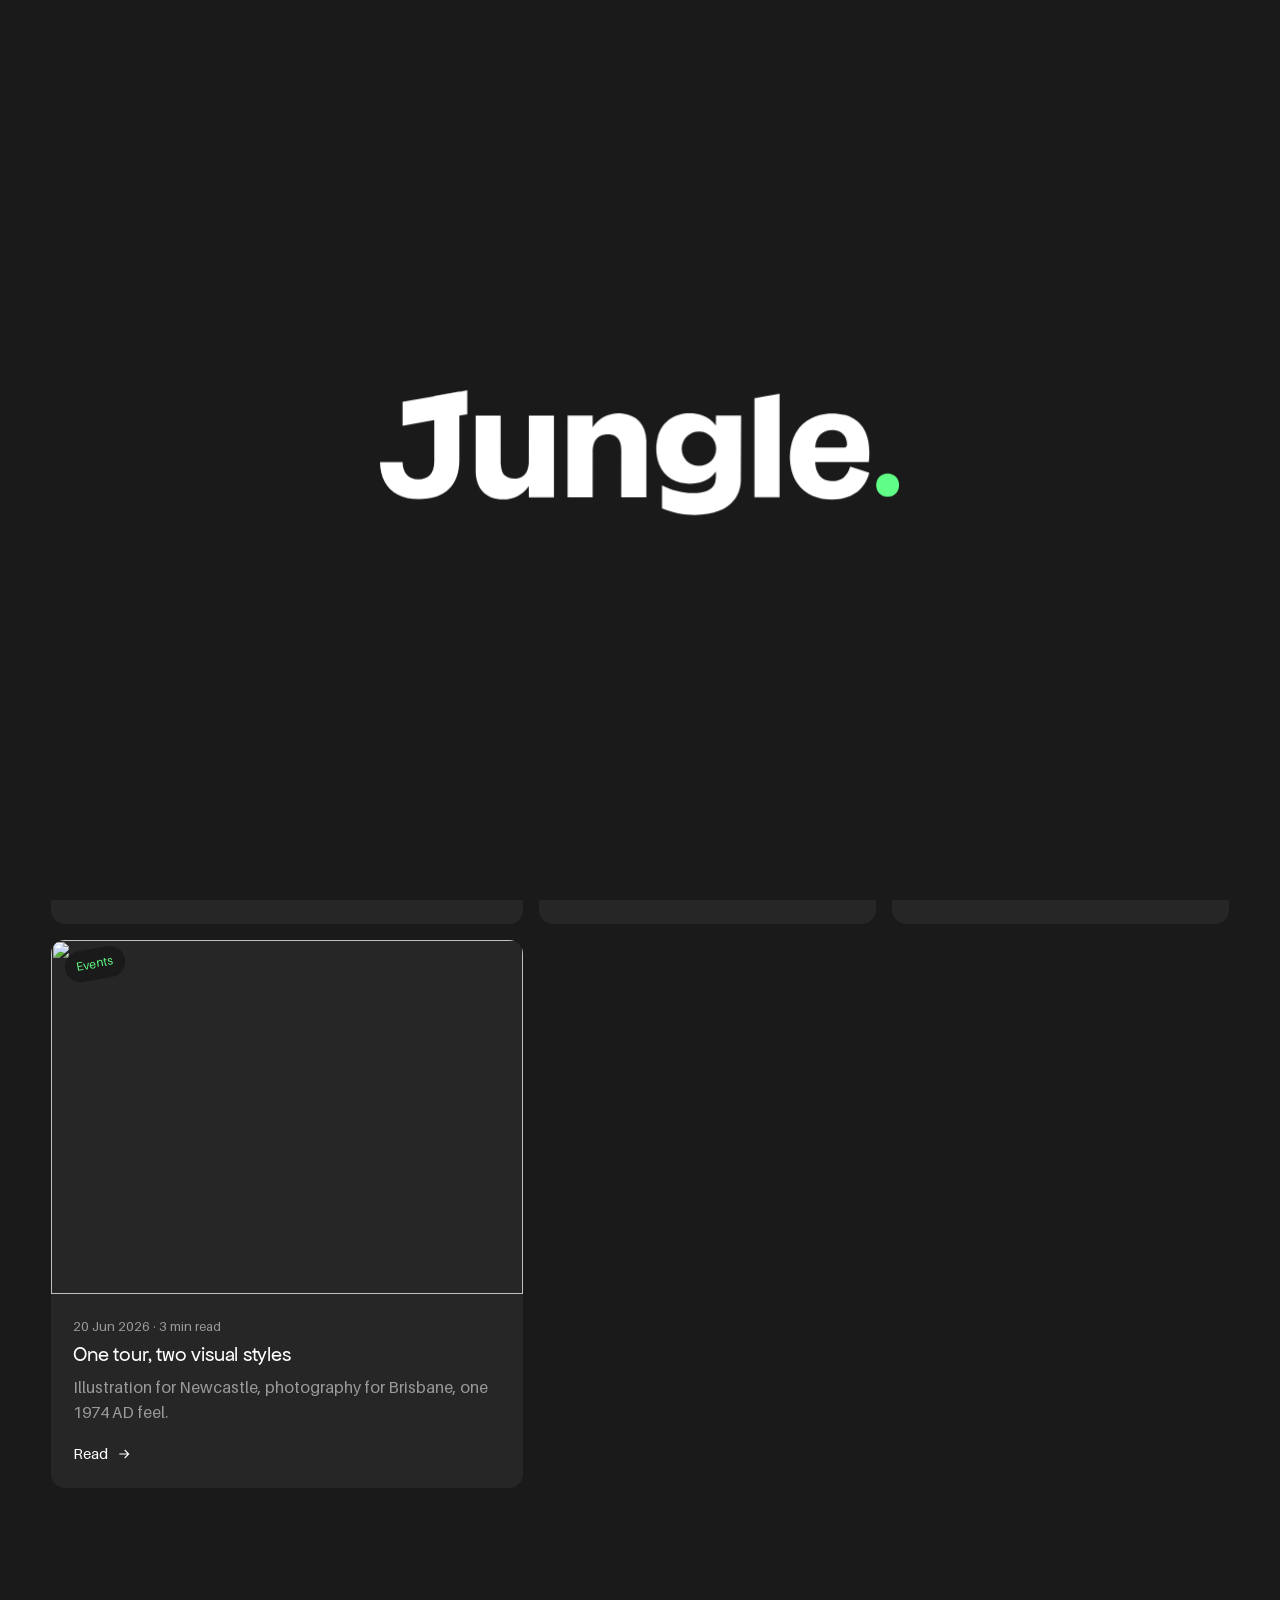
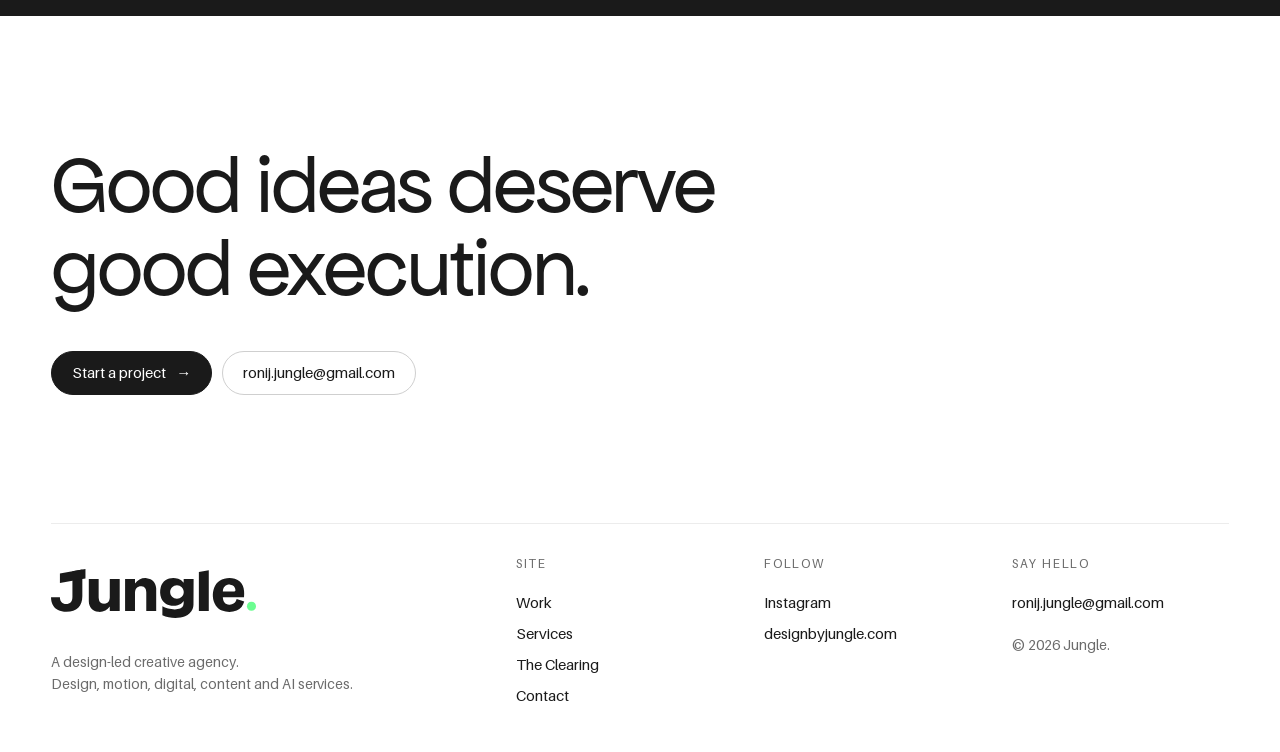
==== clearing.html @ 511d6e2e "Add files via upload" ====
<!doctype html>
<html lang="en"><head><meta charset="utf-8"><meta name="viewport" content="width=device-width,initial-scale=1">
<meta name="theme-color" content="#1A1A1A">
<link rel="icon" href="assets/j-mark.svg">
<link rel="preload" href="assets/fonts/ApfelGrotezk-Regular.woff2" as="font" type="font/woff2" crossorigin>
<link rel="preload" href="assets/fonts/Aileron-Regular.ttf" as="font" type="font/ttf" crossorigin>
<link rel="stylesheet" href="assets/home.css?v=1791954760"><link rel="stylesheet" href="assets/style.css?v=1791955673">
<title>The Clearing | Jungle.</title>
<link rel="canonical" href="https://designbyjungle.com/clearing.html">
<meta property="og:type" content="website">
<meta property="og:site_name" content="Jungle.">
<meta property="og:title" content="The Clearing | Jungle.">
<meta property="og:description" content="Jungle is a design-led creative agency: ad creative, social, motion, web, copy and AI services for brands and marketing teams.">
<meta property="og:url" content="https://designbyjungle.com/clearing.html">
<meta property="og:image" content="https://designbyjungle.com/assets/reel/poster.jpg">
<meta name="twitter:card" content="summary_large_image">
<meta name="description" content="Jungle is a design-led creative agency: ad creative, social, motion, web, copy and AI services for brands and marketing teams.">
</head>
<body data-page="clearing">
<main id="clr"></main>
<script src="assets/notes.js?v=1791918641"></script><script src="assets/data.js?v=1791918641"></script><script src="assets/work/manifest.js?v=1791388775"></script><script src="assets/site.js?v=1791954755"></script></body></html>
---- assets/home.css ----
/* ── HOME ─────────────────────────────────────────────
   Flow (work-first): hero + drifting project wall → clients → selected work (pinned pan)
        → three disciplines on Paper, entered through the 10° slant → the partnership line on Green
        → numbers → footer CTA on Paper.  One sticker on this layout: "New work" on the wall.        */

.rise{opacity:0;transform:translateY(28px);transition:opacity .6s var(--ease),transform .6s var(--ease);transition-delay:calc(var(--d,0) * 90ms)}
body.go .rise{opacity:1;transform:none}

/* HERO */
.hero{position:relative;min-height:100dvh;display:grid;grid-template-columns:minmax(0,1.1fr) minmax(0,1fr);gap:clamp(24px,4vw,72px);align-items:center;padding-top:72px;overflow:hidden}
.hero h1{font-size:clamp(52px,7vw,128px);line-height:1.0;max-width:10ch}
.hero .v{font-size:var(--t-voice);color:var(--green);margin-top:24px}
.hero .lead{margin-top:20px;max-width:40ch}
.hero-ctas{display:flex;gap:12px;flex-wrap:wrap;margin-top:40px}
.hero-copy{padding-block:48px}

/* project wall: 3 columns drifting ~25px/s, neighbours opposite */
.wall-wrap{position:relative;align-self:stretch}
.wall{display:grid;grid-template-columns:repeat(3,1fr);gap:14px;height:100dvh;margin-top:-72px;overflow:hidden;
  mask-image:linear-gradient(transparent,#000 14%,#000 86%,transparent);-webkit-mask-image:linear-gradient(transparent,#000 14%,#000 86%,transparent)}
.wcol{overflow:hidden}
.wtrack{display:flex;flex-direction:column;gap:14px;animation:wall 20s linear infinite}
.wcol.down .wtrack{animation-direction:reverse}
.wall:hover .wtrack{animation-play-state:paused}
@keyframes wall{to{transform:translateY(calc(-50% - 7px))}}
.tile{position:relative;display:block;aspect-ratio:.68;border-radius:var(--r);overflow:hidden;background:var(--ink-2)}
.tile.tall{aspect-ratio:.52}
.tile img{width:100%;height:100%;object-fit:cover;transition:transform .5s var(--ease)}
.tile:hover img{transform:scale(1.05)}
.tile span{position:absolute;inset:auto 0 0 0;padding:28px 14px 12px;background:var(--green);color:var(--ink);font-size:14px;line-height:1.2;
  clip-path:polygon(0 100%,100% 100%,100% 100%,0 100%);transition:clip-path .4s var(--ease)}
.tile:hover span{clip-path:polygon(0 18px,100% 0,100% 100%,0 100%)}
.wall-wrap .sticker{left:-14px;top:30%}

/* CLIENTS (the page's one marquee) */
.logos{border-block:1px solid #2a2a2a;overflow:hidden;padding:26px 0;
  mask-image:linear-gradient(90deg,transparent,#000 10%,#000 90%,transparent);-webkit-mask-image:linear-gradient(90deg,transparent,#000 10%,#000 90%,transparent)}
.logo-track{display:flex;gap:56px;width:max-content;animation:slide 50s linear infinite}
.logos:hover .logo-track{animation-play-state:paused}
.mark{display:flex;align-items:center;gap:12px;font-size:15px;color:var(--smoke);white-space:nowrap;transition:color .3s}
.mark:hover{color:var(--paper)}
.mark svg{width:34px;height:34px}

@media(max-width:900px){
  .hero{grid-template-columns:1fr;min-height:auto;padding-top:120px}
  .hero-copy{padding-block:0}
  .wall{height:72dvh;margin:0}
  .wall-wrap .sticker{left:auto;right:12px;top:-16px}
  .disc-head{grid-template-columns:1fr}
  .drow{grid-template-columns:1fr auto}
  .drow ul{display:none}
  .bento{grid-template-columns:1fr 1fr}
}
@media(prefers-reduced-motion:reduce){
  .rise{opacity:1;transform:none}
  .wtrack,.logo-track{animation:none}
  .pan{height:auto}.pan-sticky{position:static;height:auto;overflow-x:auto;padding-block:96px}.pan-track{animation:none}
}

/* COMPARISON */
.vs{text-align:center}
.vs h2{font-size:var(--t-head);max-width:16ch;margin-inline:auto}
.vs-scroll{margin-top:clamp(48px,6vw,88px);overflow-x:auto;overflow-y:hidden;-webkit-overflow-scrolling:touch}
.vs-t{width:100%;min-width:920px;border-collapse:separate;border-spacing:0 8px;text-align:left}
.vs-t thead th{font:400 clamp(16px,1.3vw,20px)/1.2 "PP Agrandir Narrow",sans-serif;color:var(--smoke);text-align:center;padding:0 8px 16px;width:11%}
.vs-t thead th:first-child{width:34%}
.vs-t td{padding:22px 8px;text-align:center;vertical-align:middle;border-top:1px solid #2c2c2c;transition:background .3s}
.vs-t td:first-child{text-align:left;padding-left:24px}
.vs-t tr:not(.us):hover td{background:#202020}
.vs-t tr:not(.us) td:first-child{border-radius:var(--r) 0 0 var(--r)} .vs-t tr:not(.us) td:last-child{border-radius:0 var(--r) var(--r) 0}
.vs-t .who{display:flex;gap:18px;align-items:center}
.vs-t .ic{flex:none;width:56px;height:56px;border-radius:12px;display:grid;place-items:center;background:#262626;color:var(--smoke)}
.vs-t .ic svg{width:26px;height:26px}
.vs-t .who b{display:block;font:400 clamp(18px,1.4vw,22px)/1.2 "PP Agrandir",sans-serif;color:var(--paper)}
.vs-t .who p{color:var(--smoke);font-size:14px;line-height:1.5;margin-top:4px;max-width:40ch}
.vs-t .us td{background:var(--green);color:var(--ink);border:0;padding-block:28px}
.vs-t .us td:first-child{border-radius:var(--r) 0 0 var(--r)} .vs-t .us td:last-child{border-radius:0 var(--r) var(--r) 0}
.vs-t .us .ic{display:none}
.vs-t .us .ic svg{width:44px;height:44px}
.vs-t .us .who b{color:var(--ink);font-size:clamp(22px,1.8vw,28px)} .vs-t .us .who p{color:#1f3a28}
.tick{width:26px;height:26px;display:inline-block;vertical-align:middle}
.tick path{fill:none;stroke:currentColor;stroke-width:2;stroke-linecap:round;stroke-linejoin:round;stroke-dasharray:30;stroke-dashoffset:30}
.vs-t tr.in .tick path{transition:stroke-dashoffset .45s var(--ease);transition-delay:calc(var(--c) * 70ms + 150ms);stroke-dashoffset:0}
.vs-t tr{opacity:0;transform:translateY(16px);transition:opacity .5s var(--ease),transform .5s var(--ease)}
.vs-t tr.in{opacity:1;transform:none}
.vs-t thead tr{opacity:1;transform:none}
.no{display:inline-block;width:14px;height:1px;background:#4a4a4a;vertical-align:middle}
.sr{position:absolute;width:1px;height:1px;overflow:hidden;clip:rect(0 0 0 0)}


/* SERVICES FLOW:
   service pills → green beam → J. hub → arrows → the teams we work with */
.disc .disc-head{display:block;text-align:center}
.disc h2{max-width:20ch;margin-inline:auto}
.flow{position:relative;display:grid;grid-template-columns:minmax(0,1.25fr) 160px minmax(0,1fr);align-items:center;gap:clamp(16px,2vw,40px);margin:clamp(48px,6vw,96px) 0 clamp(40px,4vw,64px);
  background:radial-gradient(60% 70% at 50% 50%,rgba(97,254,135,.30),transparent 70%)}
.pills{list-style:none;display:flex;flex-wrap:wrap;gap:12px;position:relative;z-index:2}
.pill{display:inline-flex;align-items:center;gap:12px;height:60px;padding:0 20px 0 20px;border-radius:14px;font:400 clamp(15px,1.15vw,18px)/1 Aileron,sans-serif;
  opacity:0;transform:translateY(14px) scale(.96);transition:opacity .45s var(--ease),transform .45s var(--ease),box-shadow .3s;transition-delay:calc(var(--i) * 45ms);
  box-shadow:inset 0 0 0 1px rgba(26,26,26,.06)}
.pill.t{padding-left:6px}
.pill img{width:48px;height:48px;border-radius:10px;object-fit:cover;flex:none}
.pill.c0{background:var(--green);color:var(--ink)} .pill.c1{background:var(--ink);color:var(--green)} .pill.c2{background:var(--mist);color:var(--ink)}
.pill.c3{background:#d9ffe2;color:var(--ink)} .pill.c4{background:#2b2b2b;color:var(--paper)} .pill.c5{background:var(--paper);color:var(--ink);box-shadow:inset 0 0 0 1px #d4d4d4}
.flow.in .pill{opacity:1;transform:none}
.pill:hover{transform:translateY(-3px) rotate(-2deg);box-shadow:0 12px 24px -12px rgba(26,26,26,.45)}
.hub{position:relative;display:grid;place-items:center;height:100%}
.hub .beam{position:absolute;right:50%;top:50%;width:min(52vw,760px);height:220px;transform:translateY(-50%);
  background:radial-gradient(closest-side,rgba(97,254,135,.75),rgba(97,254,135,0));filter:blur(18px);opacity:0;transition:opacity .8s var(--ease) .6s;z-index:0}
.flow.in .hub .beam{opacity:1;animation:beam 3.2s ease-in-out 1.4s infinite alternate}
@keyframes beam{to{opacity:.55}}
.hub .jt{position:relative;z-index:2;width:clamp(96px,9vw,140px);aspect-ratio:1;display:grid;place-items:center;
  transform:scale(.6);opacity:0;transition:transform .6s var(--bounce) .5s,opacity .3s .5s}
.flow.in .hub .jt{transform:none;opacity:1}
.hub .jt svg{width:56%;height:auto}
.teams{position:relative;height:clamp(360px,36vw,560px)}
.arrows{position:absolute;inset:0;width:100%;height:100%;overflow:visible;z-index:0}
.arrows path{fill:none;stroke:var(--green);stroke-width:6;stroke-linecap:round;opacity:.85;stroke-dasharray:var(--len);stroke-dashoffset:var(--len);transition:stroke-dashoffset .7s var(--ease);transition-delay:calc(1s + var(--i) * 140ms)}
.flow.in .arrows path{stroke-dashoffset:0}
.team{position:absolute;z-index:1;display:flex;flex-direction:column;align-items:center;transform:translate(-50%,-50%) scale(.4);opacity:0;
  transition:transform .55s var(--bounce),opacity .3s;transition-delay:calc(1.25s + var(--i) * 140ms)}
.flow.in .team{transform:translate(-50%,-50%);opacity:1}
.team .tp{display:block;width:var(--s);height:var(--s);border-radius:50%;overflow:hidden;background:var(--mist);box-shadow:0 0 0 3px var(--paper)}
.team .tp img{width:100%;height:100%;object-fit:cover}
.team b{margin-top:-14px;padding:7px 12px;border-radius:10px;font:400 14px/1 Aileron,sans-serif;white-space:nowrap;position:relative}
.team:hover .tp{transform:scale(1.06)} .team .tp{transition:transform .35s var(--ease)}
@media(max-width:1000px){
  .flow{grid-template-columns:minmax(0,1fr);justify-items:center;text-align:left;background:radial-gradient(70% 40% at 50% 50%,rgba(97,254,135,.28),transparent 70%)}
  .pills{justify-content:center;width:100%}
  .pill{height:auto;min-height:48px;padding:10px 14px;white-space:normal;font-size:14px} .pill img{width:36px;height:36px}
  .team{--s:76px!important}
  .hub{height:auto;padding-block:24px} .hub .beam{display:none}
  .teams{height:auto;width:100%;display:flex;flex-wrap:wrap;justify-content:center;gap:28px 20px}
  .team{position:static;transform:scale(.4)} .flow.in .team{transform:none}
  .arrows{display:none}
}
@media(prefers-reduced-motion:reduce){.pill,.team,.hub .jt,.hub .beam{opacity:1!important;transform:none!important}.flow .team{transform:translate(-50%,-50%)!important}.arrows path{stroke-dashoffset:0!important}}
.team b.pill{min-height:0;height:auto;padding:7px 12px;font-size:14px;white-space:nowrap}

/* ───── Jungle. styling ───── */
.inv .muted{color:var(--stone)}
.sec-head{display:flex;justify-content:space-between;align-items:flex-end;gap:24px;flex-wrap:wrap;margin-bottom:clamp(40px,5vw,72px)}
.sec-head h2,.nums h2,.feat h2,.diff h2,.wins h2,.flow-h,.vs h2{font-size:var(--t-head);max-width:18ch}
.feat h2,.nums h2,.diff h2,.wins h2,.flow-h{text-align:center;margin-inline:auto}

/* clients strip on Paper */
.clients-strip{padding:clamp(56px,6vw,96px) 0}
.cl-h{text-align:center;font:400 clamp(18px,1.6vw,24px)/1.3 "PP Agrandir",sans-serif;margin-bottom:32px;padding-inline:var(--gut)}
.clients-strip .logos{border:0}
.clients-strip .mark{color:var(--stone)} .clients-strip .mark:hover{color:var(--ink)}

/* split rows: copy + media */
.split2{display:grid;grid-template-columns:minmax(0,1fr) minmax(0,1fr);gap:clamp(32px,5vw,96px);align-items:center}
.split2.rev .s2-copy{order:2}
.s2-copy h2{font-size:var(--t-head)}
.s2-sub{font:400 clamp(20px,1.8vw,30px)/1.3 "PP Agrandir",sans-serif;letter-spacing:-.01em;margin:24px 0 18px;max-width:30ch}
.s2-copy .muted{max-width:52ch;margin-bottom:32px}
.s2-media{position:relative;margin:0;aspect-ratio:4/4.4;border-radius:var(--r);overflow:hidden;background:var(--mist)}
.split2.rev .s2-media{aspect-ratio:16/10}
.s2-media img{width:100%;height:100%;object-fit:cover;transition:transform 1.2s var(--ease)}
.s2-media:hover img{transform:scale(1.04)}
.s2-media .sticker{z-index:2}
.play{position:absolute;inset:0;margin:auto;width:84px;height:84px;border-radius:50%;background:var(--green);color:var(--ink);display:grid;place-items:center;transition:transform .4s var(--bounce)}
.s2-media:hover .play{transform:scale(1.1)}
.play svg{width:28px;height:28px;margin-left:4px}

/* three feature cards on Ink */
.fcards{display:grid;grid-template-columns:repeat(3,1fr);gap:16px;margin-top:clamp(48px,6vw,88px)}
.fcard{border-radius:var(--r);overflow:hidden;display:flex;flex-direction:column;transition:transform .5s var(--ease)}
.fcard:hover{transform:translateY(-8px)}
.fcard .fm{aspect-ratio:1/1.05;overflow:hidden}
.fcard .fm img{width:100%;height:100%;object-fit:cover;transition:transform 1s var(--ease)}
.fcard:hover .fm img{transform:scale(1.06)}
.fcard .fb{padding:28px;min-height:150px}
.fcard h3{font-size:clamp(22px,1.9vw,30px)}
.fcard p{margin-top:10px;font-size:15px;max-height:0;opacity:0;overflow:hidden;transition:max-height .5s var(--ease),opacity .4s}
.fcard:hover p,.fcard:focus-within p{max-height:120px;opacity:1}
.fcard.c-g .fb{background:var(--green);color:var(--ink)} .fcard.c-i .fb{background:#262626;color:var(--paper)} .fcard.c-i h3 .v{color:var(--green)} .fcard.c-m .fb{background:var(--mist);color:var(--ink)}

/* numbers */
.ngrid{display:grid;grid-template-columns:1fr 1fr;gap:0 clamp(32px,4vw,64px);margin-top:clamp(48px,6vw,88px)}
.nrow{display:flex;justify-content:space-between;align-items:center;gap:24px;padding:36px 0;border-bottom:1px solid var(--mist)}
.nrow p{color:var(--stone);max-width:28ch}
.nrow .n{font-size:clamp(48px,6vw,104px);white-space:nowrap}
.stories{display:grid;grid-template-columns:1fr 1fr;gap:16px;margin-top:clamp(64px,8vw,120px)}
.story{position:relative;aspect-ratio:4/2.9;border-radius:var(--r);overflow:hidden;color:var(--paper);isolation:isolate;display:flex;flex-direction:column;justify-content:space-between;padding:clamp(20px,2.4vw,36px)}
.story>img{position:absolute;inset:0;width:100%;height:100%;object-fit:cover;z-index:-2;transition:transform 1.2s var(--ease)}
.story::after{content:"";position:absolute;inset:0;z-index:-1;background:linear-gradient(90deg,rgba(26,26,26,.88),rgba(26,26,26,.35) 70%)}
.story:hover>img{transform:scale(1.05)}
.story .tag{align-self:flex-start;border:1px solid rgba(255,255,255,.5);border-radius:99px;padding:6px 14px;font-size:12px;letter-spacing:.12em;text-transform:uppercase}
.story q{display:block;font:400 clamp(20px,1.9vw,30px)/1.25 "PP Agrandir",sans-serif;max-width:22ch;margin-top:16px;quotes:none}
.story .go2{display:inline-flex;gap:8px;align-items:center;font-size:15px;transition:gap .3s var(--ease)}
.story:hover .go2{gap:14px;color:var(--green)}

/* services flow sits on Paper here */
.flow-h{margin-bottom:0}

/* our work grid: mixed sizes */
.wgrid{display:grid;grid-template-columns:repeat(4,1fr);gap:40px 16px}
.wk{display:block}
.wk .wm{position:relative;aspect-ratio:1/1.05;border-radius:var(--r);overflow:hidden;background:var(--mist)}
.wk.big{grid-column:span 2} .wk.big .wm{aspect-ratio:auto;height:100%;min-height:0}
.wk.big{display:flex;flex-direction:column} .wk.big .wm{flex:1}
.wk .wm img{width:100%;height:100%;object-fit:cover;transition:transform 1s var(--ease)}
.wk:hover .wm img{transform:scale(1.05)}
.wk h3{font-size:clamp(20px,1.7vw,28px);margin-top:18px}
.wk p{color:var(--stone);font-size:14px;margin-top:4px}
.wk .wm::after{content:"View project";position:absolute;inset:auto 0 0 0;height:64px;display:flex;align-items:flex-end;padding:0 18px 16px;background:var(--green);color:var(--ink);font-size:15px;clip-path:polygon(0 100%,100% 100%,100% 100%,0 100%);transition:clip-path .45s var(--ease)}
.wk:hover .wm::after,.wk:focus-visible .wm::after{clip-path:polygon(0 24px,100% 0,100% 100%,0 100%)}

/* wins marquee: two rows, opposite directions */
.wins h2{margin-bottom:clamp(48px,6vw,80px)}
.wrow{display:flex;gap:16px;width:max-content;animation:slide 80s linear infinite;margin-bottom:16px}
.wrow.rev{animation-direction:reverse}
.wins:hover .wrow{animation-play-state:paused}
.win{width:clamp(300px,28vw,420px);flex:none;border:1px solid #dcdcdc;border-radius:var(--r);padding:24px;display:flex;flex-direction:column;justify-content:space-between;gap:28px;min-height:250px;transition:background .3s,border-color .3s}
.win:hover{background:var(--mist);border-color:var(--mist)}
.win .who{display:flex;gap:12px;align-items:center}
.win .who img{width:44px;height:44px;border-radius:50%;object-fit:cover}
.win .who b{display:block;font-weight:400;font-family:"PP Agrandir",sans-serif;font-size:17px}
.win .who span{color:var(--stone);font-size:13px}
.win p{font-size:16px;line-height:1.5}
.win .lnk{font-size:14px;color:var(--stone)}

/* bento */
.bento2{display:grid;grid-template-columns:1fr 1fr 1fr;grid-template-rows:auto auto;gap:16px}
.bx{position:relative;border-radius:var(--r);padding:clamp(22px,2.2vw,32px);overflow:hidden;display:flex;flex-direction:column;gap:12px;min-height:300px;transition:transform .5s var(--ease)}
.bx:hover{transform:translateY(-4px)}
.bx h3{font-size:clamp(22px,1.9vw,30px)}
.bx-tall{grid-row:span 2;background:var(--ink);color:var(--paper);justify-content:space-between}
.bx-wide{grid-column:span 2;flex-direction:row;align-items:center;justify-content:space-between;gap:32px}
.bx-wide p{max-width:34ch;margin-top:10px}
.bx-ink{background:#262626;color:var(--paper)} .bx-ink p{color:var(--smoke)}
.bx-mist{background:var(--mist);color:var(--ink)} .bx-mist p{color:var(--stone)}
.bx-foot{color:var(--smoke);max-width:36ch}
.cmd{margin:auto 0;text-align:center}
.cmd-hi{font:400 clamp(22px,2vw,30px)/1.2 "PP Agrandir",sans-serif;margin-bottom:20px}
.cmd-in{display:flex;align-items:center;gap:6px;background:var(--paper);color:var(--ink);border-radius:14px;padding:16px 14px 16px 18px;text-align:left;font-size:15px;min-height:62px}
.cmd-in span{flex:1}
.cmd-in b{flex:none;width:34px;height:34px;border-radius:50%;background:var(--green);display:grid;place-items:center;font-weight:400}
.caret{width:2px;height:18px;background:var(--ink);animation:blink 1s steps(1) infinite}
@keyframes blink{50%{opacity:0}}
.steps2{list-style:none;display:flex;flex-direction:column;align-items:center;gap:0;flex:none;min-width:220px;padding:20px;background:rgba(255,255,255,.55);border-radius:18px}
.steps2 li{position:relative;padding:10px 18px;border-radius:12px;background:var(--paper);font-size:14px;color:var(--stone);opacity:.5;transition:opacity .4s,background .4s,color .4s}
.steps2 li+li{margin-top:22px}
.steps2 li+li::before{content:"";position:absolute;left:50%;top:-22px;height:22px;width:1px;background:var(--ink);opacity:.3}
.steps2 li.on{opacity:1;background:var(--ink);color:var(--green)}
.collage{position:relative;flex:1;min-height:150px;margin-top:8px}
.collage img{position:absolute;width:46%;aspect-ratio:4/5;object-fit:cover;border-radius:10px;box-shadow:0 18px 30px -16px rgba(0,0,0,.7);transition:transform .6s var(--ease)}
.collage img:nth-child(1){left:2%;top:18%;transform:rotate(-8deg)} .collage img:nth-child(2){left:28%;top:4%;transform:rotate(3deg)} .collage img:nth-child(3){left:52%;top:22%;transform:rotate(10deg)}
.bx-ink:hover .collage img:nth-child(1){transform:rotate(-14deg) translateX(-10px)} .bx-ink:hover .collage img:nth-child(3){transform:rotate(16deg) translateX(10px)}
.tools{display:grid;grid-template-columns:1fr auto 1fr;grid-template-rows:repeat(3,auto);gap:10px 18px;align-items:center;margin-top:auto}
.tools span{background:var(--paper);border-radius:10px;padding:8px 12px;font-size:13px;text-align:center}
.tools span:nth-child(1){grid-area:1/1} .tools span:nth-child(2){grid-area:2/1} .tools span:nth-child(3){grid-area:3/1}
.tools span:nth-child(5){grid-area:1/3} .tools span:nth-child(6){grid-area:2/3} .tools span:nth-child(7){grid-area:3/3}
.tj{grid-area:1/2/4/3;width:72px;height:72px;border-radius:18px;background:var(--ink);display:grid;place-items:center}

/* our difference */
.dgrid{display:grid;grid-template-columns:repeat(4,1fr);gap:clamp(24px,3vw,48px);margin-top:clamp(48px,6vw,88px)}
.di{display:grid;place-items:center;width:52px;height:52px;border-radius:12px;background:var(--mist);margin-bottom:24px;transition:background .3s,transform .4s var(--bounce)}
.di svg{width:24px;height:24px;fill:none;stroke:var(--ink);stroke-width:1.6;stroke-linecap:round;stroke-linejoin:round}
/* home "why" icons, in order: pen nib, checklist, star, pulse */
.dgrid>div:nth-child(1) .di .pen-l{stroke-dasharray:100;animation:draw 4s linear infinite}
.dgrid>div:nth-child(1) .di .pen-l:nth-child(2){animation-delay:.6s}
.dgrid>div:nth-child(1) .di .pen-l:nth-child(3){animation-delay:1.2s}
.dgrid>div:nth-child(1) .di .pen-l:nth-child(4){animation-delay:1.8s}
.dgrid>div:nth-child(2) .di svg{animation:tick 2.4s ease-in-out infinite}
.dgrid>div:nth-child(3) .di svg{animation:twinkle 2.2s ease-in-out infinite}
.dgrid>div:nth-child(4) .di svg{animation:pulse 2.4s ease-in-out infinite;stroke-dasharray:42;stroke-width:2.4}
@keyframes draw{0%{stroke-dashoffset:100}40%,100%{stroke-dashoffset:0}}
@keyframes tick{0%,100%{transform:translateY(0)}50%{transform:translateY(-4px)}}
@keyframes twinkle{0%,100%{opacity:1;transform:scale(1)}12%{opacity:.25;transform:scale(.8)}24%{opacity:1;transform:scale(1.25) rotate(20deg)}36%{opacity:.4;transform:scale(.9)}50%{opacity:1;transform:scale(1.1) rotate(0)}}
@keyframes pulse{0%{stroke-dashoffset:42}60%,100%{stroke-dashoffset:0}}
@media(prefers-reduced-motion:reduce){.dgrid .di svg{animation:none!important}}
.dgrid .label{color:var(--stone)}
.dgrid h3{font-size:clamp(20px,1.6vw,26px);margin:10px 0}

/* talent + burnout splits (full bleed) */
.talent,.burn{display:grid;grid-template-columns:1fr 1fr;min-height:min(92vh,860px)}
.tl-copy,.bn-copy{display:flex;flex-direction:column;justify-content:center;padding-block:clamp(72px,8vw,128px)}
.tl-copy h2,.bn-copy h2{font-size:var(--t-head);max-width:13ch}
.tl-copy .s2-sub{color:var(--paper)} .tl-copy .muted{max-width:48ch;margin-bottom:32px}
.tl-copy .btn,.bn-copy .btn{align-self:flex-start}
.bn-copy p:not(.s2-sub){max-width:48ch;margin-bottom:32px}
.tl-media,.bn-media{margin:0;position:relative;overflow:hidden;background:#262626}
.tl-media img,.bn-media img{position:absolute;inset:0;width:100%;height:100%;object-fit:cover}
.tl-grid{position:absolute;inset:0;display:grid;grid-template-columns:repeat(3,1fr);gap:8px;padding:8px}
.tl-grid img{position:static;border-radius:10px;filter:grayscale(1);transition:filter .5s}
.tl-grid img:hover{filter:none}

@media(max-width:1000px){
  .split2,.talent,.burn{grid-template-columns:1fr}
  .split2.rev .s2-copy{order:0}
  .tl-media,.bn-media{min-height:60vw}
  .fcards{grid-template-columns:1fr}
  .fcard p{max-height:none;opacity:1}
  .ngrid,.stories{grid-template-columns:1fr}
  .wgrid{grid-template-columns:1fr 1fr} .wk.big{grid-column:span 2} .wk.big .wm{aspect-ratio:16/10}
  .bento2{grid-template-columns:1fr} .bx-tall,.bx-wide{grid-row:auto;grid-column:auto} .bx-wide{flex-direction:column;align-items:flex-start}
  .dgrid{grid-template-columns:1fr 1fr}
}
@media(max-width:560px){.wgrid{grid-template-columns:1fr}.wk.big{grid-column:auto}.dgrid{grid-template-columns:1fr}.nrow{flex-direction:column;align-items:flex-start}}
@media(prefers-reduced-motion:reduce){.wrow{animation:none;flex-wrap:wrap;width:auto}.caret{animation:none}}
/* client logos marquee */
.clogo{display:grid;place-items:center;width:150px;height:110px;flex:none}
.clogo img{max-width:110px;max-height:96px;width:auto;height:auto;object-fit:contain;filter:grayscale(1) contrast(.9);opacity:.7;transition:filter .4s,opacity .4s,transform .4s var(--ease)}
.clogo:hover img{filter:none;opacity:1;transform:scale(1.06)}
.clients-strip .logo-track{gap:40px;animation-duration:40s}
/* graphic feature cards */
.fm.fg{display:grid;place-items:center;aspect-ratio:1/.8}
.fm.fg svg{width:38%;height:auto;transition:transform .6s var(--ease)}
.fcard:hover .fm.fg svg{transform:scale(1.08) rotate(-6deg)}
.fcard.c-g .fm{background:#8dffa9;color:var(--ink)} .fcard.c-i .fm{background:#1f1f1f;color:var(--green)} .fcard.c-m .fm{background:#dcdcdc;color:var(--ink)}
/* bento logos */
.collage img{background:var(--paper);object-fit:contain;padding:10px;aspect-ratio:1}
/* team block: big type + J. */
.tl-type{display:grid;place-items:center;background:var(--ink);overflow:hidden}
.tt{display:flex;flex-direction:column;align-items:center;font:400 clamp(44px,6vw,104px)/1 "PP Agrandir",sans-serif;letter-spacing:-.03em;color:#333}
.tt span{transition:color .3s}
.tt span:hover{color:var(--paper)}
.tt-j{position:absolute;right:8%;bottom:8%;width:clamp(56px,7vw,96px);display:flex;align-items:flex-end;gap:6%}
.tt-j svg{width:78%!important}
.tt-j i{width:22%;aspect-ratio:1;border-radius:50%;background:var(--green);margin-bottom:6%}
/* closing stickers */
.bn-stickers{position:relative;background:var(--ink);min-height:420px}
.bn-stickers .sticker{font-size:clamp(18px,1.8vw,28px);padding:16px 28px}
/* team band: compact (was a full-height split) */
.talent{min-height:0;grid-template-columns:minmax(0,1.15fr) minmax(0,1fr);align-items:center;gap:clamp(32px,5vw,96px);padding:clamp(72px,8vw,120px) var(--gut);border-top:1px solid #2a2a2a}
.talent .tl-copy{padding:0}
.talent .tl-copy h2{font-size:clamp(34px,3.6vw,60px);max-width:none}
.talent .s2-sub{font-size:clamp(18px,1.5vw,24px);margin:18px 0 12px}
.talent .muted{margin-bottom:28px}
.tl-type{position:relative;background:none;min-height:0;display:block;overflow:visible}
.tt{flex-direction:row;flex-wrap:wrap;align-items:center;justify-content:flex-start;gap:10px;font-size:clamp(20px,1.8vw,30px);line-height:1;color:var(--paper)}
.tt span{padding:14px 22px;border:1px solid #3a3a3a;border-radius:99px;transition:background .3s,color .3s,border-color .3s,transform .4s var(--bounce)}
.tt span:hover{background:var(--green);color:var(--ink);border-color:var(--green);transform:rotate(-6deg)}
.tt-j{position:static;display:flex;margin-top:24px;width:64px}
@media(max-width:1000px){.talent{grid-template-columns:1fr}}
.tt-j{display:none!important}

/* animated scenes in the "Good people. Clear process." cards */
.sc{position:relative;width:78%;max-width:340px;font:400 13px/1.2 Aileron,sans-serif}
/* 1 flexible: segmented switch + resizing blocks */
.seg{position:relative;display:grid;grid-template-columns:repeat(3,1fr);background:rgba(26,26,26,.1);border-radius:99px;padding:4px}
.seg span{position:relative;z-index:1;text-align:center;padding:9px 0;color:var(--ink);transition:color .3s}
.seg i{position:absolute;top:4px;bottom:4px;left:4px;width:calc((100% - 8px)/3);border-radius:99px;background:var(--ink);animation:seg 6s var(--ease) infinite}
.seg span:nth-of-type(1){animation:segc1 6s infinite} .seg span:nth-of-type(2){animation:segc2 6s infinite} .seg span:nth-of-type(3){animation:segc3 6s infinite}
@keyframes seg{0%,28%{transform:translateX(0)}33%,61%{transform:translateX(100%)}66%,95%{transform:translateX(200%)}100%{transform:translateX(0)}}
@keyframes segc1{0%,28%{color:var(--green)}30%,97%{color:var(--ink)}100%{color:var(--green)}}
@keyframes segc2{0%,31%{color:var(--ink)}33%,61%{color:var(--green)}63%,100%{color:var(--ink)}}
@keyframes segc3{0%,64%{color:var(--ink)}66%,95%{color:var(--green)}97%,100%{color:var(--ink)}}
.blocks{display:flex;gap:6px;margin-top:16px;height:70px}
.blocks b{flex:1;border-radius:10px;background:var(--ink);animation:blk 6s var(--ease) infinite}
.blocks b:nth-child(2){animation-name:blk2} .blocks b:nth-child(3){animation-name:blk3} .blocks b:nth-child(4){animation-name:blk4}
@keyframes blk{0%,28%{flex:3}33%,61%{flex:1}66%,95%{flex:2}100%{flex:3}}
@keyframes blk2{0%,28%{flex:.001;opacity:0}33%,61%{flex:1;opacity:1}66%,95%{flex:1.2;opacity:1}100%{flex:.001;opacity:0}}
@keyframes blk3{0%,28%{flex:.001;opacity:0}33%,61%{flex:1;opacity:1}66%,95%{flex:2;opacity:1}100%{flex:.001;opacity:0}}
@keyframes blk4{0%,61%{flex:.001;opacity:0}66%,95%{flex:1;opacity:1}100%{flex:.001;opacity:0}}
/* 2 team: avatars + Nepal → world arc */
.sc-team{height:180px}
.arc{position:absolute;inset:0 0 auto;width:100%;height:auto;overflow:visible}
.arc path{stroke:rgba(97,254,135,.45);stroke-width:1.5;stroke-dasharray:4 6;animation:dash 1.2s linear infinite}
@keyframes dash{to{stroke-dashoffset:-20}}
.arc .fly{fill:var(--green)}
.pin{position:absolute;top:66px;padding:5px 10px;border-radius:99px;background:#2b2b2b;color:var(--paper);font-size:12px}
.pin-a{left:-6%} .pin-b{right:-10%;background:var(--green);color:var(--ink)}
.avs{position:absolute;left:50%;bottom:0;transform:translateX(-50%);display:flex}
.avs span{width:54px;height:54px;border-radius:50%;display:grid;place-items:center;margin-left:-12px;border:3px solid #1f1f1f;font:400 20px "PP Agrandir",sans-serif;
  background:var(--green);color:var(--ink);animation:bob 2.4s ease-in-out infinite}
.avs span:nth-child(2){background:var(--paper);animation-delay:.3s} .avs span:nth-child(3){background:#3a3a3a;color:var(--green);animation-delay:.6s}
@keyframes bob{0%,100%{transform:translateY(0)}50%{transform:translateY(-6px)}}
/* 3 one point of contact: a chat that plays out */
.sc-chat{display:flex;flex-direction:column;gap:8px;height:190px;justify-content:flex-end}
.m{max-width:82%;padding:10px 14px;border-radius:14px;opacity:0;transform:translateY(8px) scale(.96);animation:msg 7s var(--ease) infinite}
.m.in{align-self:flex-start;background:var(--paper);color:var(--ink);border-bottom-left-radius:4px}
.m.out{align-self:flex-end;background:var(--ink);color:var(--green);border-bottom-right-radius:4px;animation-delay:2.4s}
.m.typing{align-self:flex-end;background:var(--ink);display:flex;gap:4px;padding:12px 14px;animation:typ 7s infinite;animation-delay:1s}
.m.typing i{width:6px;height:6px;border-radius:50%;background:var(--green);animation:td 1s infinite}
.m.typing i:nth-child(2){animation-delay:.15s} .m.typing i:nth-child(3){animation-delay:.3s}
.m.done{animation-delay:3.8s} .m.done b{color:#1a9b46;font-weight:400}
@keyframes msg{0%{opacity:0;transform:translateY(8px) scale(.96)}6%,88%{opacity:1;transform:none}96%,100%{opacity:0;transform:translateY(-4px)}}
@keyframes typ{0%{opacity:0;max-height:0;padding:0 14px}5%,18%{opacity:1;max-height:40px;padding:12px 14px}22%,100%{opacity:0;max-height:0;padding:0 14px;margin:-8px 0 0}}
@keyframes td{0%,100%{opacity:.3;transform:none}50%{opacity:1;transform:translateY(-3px)}}
@media(prefers-reduced-motion:reduce){.m{opacity:1;transform:none}.m.typing{display:none}.blocks b:nth-child(n+2){flex:1;opacity:1}}
---- assets/style.css ----
/* ── JUNGLE. DESIGN SYSTEM (Brand Book v1.0, Oct 2026) ─────────────
   Colour  Ink #1A1A1A leads (60) · Paper #FFF gives space (30) · Jungle Green #61FE87 is the spark (10)
           Smoke #9A9A9A = secondary text on Ink · Stone #6B6B6B = secondary on Paper · Mist #ECECEC = panels on Paper
           Green is never text, icons or thin lines on Paper (1.3:1).
   Type    PP Agrandir Regular = headlines (lh 1.0-1.1) · Narrow = one voice line per layout · Text Bold = numbers
           Aileron Regular = body, captions, labels, UI · Light = intro. No bold Aileron: emphasis is Agrandir Text Bold.
   Devices the 10° slant (panels, wipes) · the full stop ending every headline · one 10°-tilted sticker per layout
   Motion  ease out, settle fast, 0.3-0.6s · the dot lands with one bounce · type builds word by word
   ──────────────────────────────────────────────────────────────── */
@font-face{font-family:"PP Agrandir";src:url(fonts/ApfelGrotezk-Regular.woff2) format("woff2");font-weight:400;font-display:swap}
@font-face{font-family:"PP Agrandir";src:url(fonts/ApfelGrotezk-Mittel.woff2) format("woff2");font-weight:500;font-display:swap}
@font-face{font-family:"PP Agrandir Narrow";src:url(fonts/Agrandir-Narrow.otf) format("opentype");font-weight:400;font-display:swap}
@font-face{font-family:"PP Agrandir Text";src:url(fonts/Agrandir-TextBold.otf) format("opentype");font-weight:700;font-display:swap}
@font-face{font-family:"Aileron";src:url(fonts/Aileron-Regular.ttf) format("truetype");font-weight:400;font-display:swap}
@font-face{font-family:"Aileron";src:url(fonts/Aileron-Light.ttf) format("truetype");font-weight:300;font-display:swap}

:root{
  --ink:#1A1A1A; --paper:#FFFFFF; --green:#61FE87;
  --smoke:#9A9A9A; --stone:#6B6B6B; --mist:#ECECEC; --ink-2:#232323; --ink-line:#333;
  --gut:clamp(20px,4vw,64px); --maxw:1600px;
  --t-title:clamp(48px,6.4vw,120px);
  --t-head:clamp(36px,4.4vw,80px);
  --t-voice:clamp(24px,2.3vw,40px);
  --t-num:clamp(44px,4.6vw,84px);
  --t-lead:clamp(19px,1.6vw,26px);
  --t-body:clamp(16px,1.05vw,18px);
  --t-label:12px;
  --tan:.1763;                         /* tan(10°): the slant */
  --r:14px;
  --ease:cubic-bezier(.16,1,.3,1);
  --bounce:cubic-bezier(.34,1.56,.64,1);
}
*{box-sizing:border-box;margin:0;padding:0}
html{background:var(--ink);-webkit-text-size-adjust:100%;scroll-padding-top:96px;scrollbar-color:#3a3a3a var(--ink)}
body{background:var(--ink);color:var(--paper);font:400 var(--t-body)/1.55 Aileron,system-ui,sans-serif;overflow-x:hidden;-webkit-font-smoothing:antialiased}
a{color:inherit;text-decoration:none}
img{max-width:100%;display:block}
[hidden]{display:none!important}
::selection{background:var(--green);color:var(--ink)}
:focus-visible{outline:2px solid var(--green);outline-offset:3px;border-radius:4px}
.inv :focus-visible,.cta :focus-visible{outline-color:var(--ink)}

/* type roles */
.x{font-family:"PP Agrandir",sans-serif;font-weight:400;line-height:1.04;letter-spacing:-.025em;text-wrap:balance}
.w{font-family:"PP Agrandir",sans-serif;font-weight:400;line-height:1.1;letter-spacing:-.01em}
.v,.out{font-family:"PP Agrandir Narrow",sans-serif;font-weight:400;line-height:1.1}
.n{font-family:"PP Agrandir Text",sans-serif;font-weight:700;line-height:1;letter-spacing:-.02em;font-variant-numeric:tabular-nums}
body[data-page="services"] :is(.x,.w),body[data-page="service"] :is(.x,.w){font-family:"PP Agrandir Narrow",sans-serif}
.label{font:400 var(--t-label)/1.4 Aileron,sans-serif;letter-spacing:.14em;text-transform:uppercase}
.lead{font-size:var(--t-lead);line-height:1.45;color:var(--smoke);max-width:46ch}
.inv .lead{color:var(--stone)}
.muted{color:var(--smoke)} .inv .muted{color:var(--stone)}

/* the full stop: Green on Ink, Ink on Paper and on Green */
.dot{color:var(--green);display:inline-block}
.inv .dot,.on-green .dot,.cta .dot{color:var(--ink)}
.reveal .dot,.rise .dot{transform:translateY(-.9em);opacity:0}
.reveal.in .dot,body.go .rise .dot{animation:land .55s var(--bounce) .35s forwards}
@keyframes land{0%{transform:translateY(-.9em);opacity:0}60%{opacity:1}100%{transform:none;opacity:1}}

/* layout */
.pad{padding-inline:var(--gut)}
.sec{padding-block:clamp(88px,10vw,160px)}
.inv{background:var(--paper);color:var(--ink)}
.on-green{background:var(--green);color:var(--ink)}
.mt{margin-top:48px} .mb{margin-bottom:48px}
.rule{border-top:1px solid var(--ink-line)} .inv .rule,.inv.rule{border-color:var(--mist)}

/* the slant: a section whose top edge rises at 10° */
.slant-bar{display:block;width:44px;height:16px;background:var(--green);clip-path:polygon(0 8px,100% 0,100% 100%,0 100%)}
.inv .slant-bar{background:var(--ink)}

/* the sticker: one per layout */
.sticker{position:absolute;z-index:3;display:inline-block;padding:10px 18px;border-radius:99px;background:var(--ink);color:var(--green);
  font:400 15px/1 Aileron,sans-serif;white-space:nowrap;transform:rotate(-10deg);box-shadow:0 10px 24px -10px rgba(0,0,0,.6)}
.sticker.g{background:var(--green);color:var(--ink)}

/* buttons */
.btn{display:inline-flex;align-items:center;gap:12px;height:56px;padding:0 28px;border:0;border-radius:99px;background:var(--green);color:var(--ink);
  font:400 16px/1 Aileron,sans-serif;cursor:pointer;white-space:nowrap;transition:transform .3s var(--ease),gap .3s var(--ease)}
.btn:hover{gap:20px}
.btn:active{transform:scale(.97)}
.inv .btn{background:var(--ink);color:var(--paper)}
.chip{position:relative;display:inline-flex;align-items:center;gap:6px;height:44px;padding:0 20px;border:1px solid #444;border-radius:99px;background:none;color:inherit;
  font:400 15px/1 Aileron,sans-serif;cursor:pointer;white-space:nowrap;transition:background .3s var(--ease),color .3s var(--ease),border-color .3s}
.chip:hover{border-color:var(--paper)}
.chip.on{background:var(--paper);color:var(--ink);border-color:var(--paper)}
.inv .chip{border-color:#d4d4d4} .inv .chip:hover{border-color:var(--ink)} .inv .chip.on{background:var(--ink);color:var(--paper);border-color:var(--ink)}
.chip sup{font-size:11px;color:var(--smoke);margin-left:2px} .chip.on sup{color:inherit;opacity:.6}
.chip-lg{height:56px;padding:0 28px;font-size:16px}
.chips{display:flex;gap:8px;flex-wrap:wrap}

/* page transition: a green panel that wipes up */
#curtain{position:fixed;inset:0;z-index:900;background:var(--green);color:var(--ink);
  display:grid;place-items:center;pointer-events:none;transform:translateY(0);transition:transform .6s var(--ease)}
#curtain svg{width:clamp(48px,6vw,80px);height:auto}
body.ready #curtain{transform:translateY(-110%)}
body.leaving #curtain{transform:translateY(0);transition-duration:.45s}

/* nav */
nav{position:fixed;top:0;left:0;right:0;z-index:100;display:flex;justify-content:space-between;align-items:center;height:72px;padding:0 var(--gut);
  background:rgba(26,26,26,.88);-webkit-backdrop-filter:blur(14px);backdrop-filter:blur(14px);border-bottom:1px solid transparent;transition:border-color .3s}
nav.scrolled{border-color:#2a2a2a}
nav .logo{display:inline-flex;align-items:flex-start;color:var(--paper)}
nav .logo svg{height:28px;width:auto;display:block;flex:none}
nav .logo .lrest{display:block;max-width:0;overflow:hidden;transition:max-width .8s var(--ease)}
nav.scrolled .logo .lrest,nav.open .logo .lrest{max-width:140px}
nav .logo .d{fill:var(--green)}
nav .links{display:flex;align-items:center;gap:32px;font-size:15px}
nav .links a{position:relative;color:var(--smoke);transition:color .3s}
nav .links a:hover,nav .links a.cur{color:var(--paper)}
nav .links a.cur::before{content:"";position:absolute;left:-12px;top:50%;width:6px;height:6px;margin-top:-3px;border-radius:50%;background:var(--green)}
nav .links .btn{height:44px;padding:0 20px;font-size:15px;color:var(--ink)}
nav .links .btn::before{display:none}
nav .menu{display:none;background:none;border:0;color:var(--paper);font:400 15px Aileron,sans-serif;cursor:pointer;height:44px;padding:0 4px}
@media(max-width:760px){
  nav .links{position:fixed;top:72px;left:0;right:0;height:calc(100dvh - 72px);flex-direction:column;align-items:flex-start;justify-content:flex-start;gap:4px;padding:32px var(--gut);background:var(--ink);
    transform:translateY(-120%);visibility:hidden;transition:transform .5s var(--ease),visibility 0s .5s}
  nav .links a{font:400 clamp(40px,12vw,56px)/1.15 "PP Agrandir",sans-serif;color:var(--paper)}
  nav .links a.cur::before{display:none}
  nav .links .btn{margin-top:24px;font:400 16px Aileron,sans-serif;height:56px}
  nav.open .links{transform:none;visibility:visible;transition:transform .5s var(--ease)}
  nav .menu{display:block}
}

/* page header */
.ph{padding:calc(72px + clamp(56px,7vw,112px)) var(--gut) clamp(40px,5vw,72px);display:grid;gap:28px}
.ph h1{font-size:var(--t-title);max-width:14ch}
.ph .intro{display:flex;justify-content:space-between;gap:32px;flex-wrap:wrap;align-items:flex-end}

/* work grid */
.grid{display:grid;grid-template-columns:repeat(3,1fr);gap:clamp(28px,3vw,48px) clamp(12px,1.4vw,20px);padding:0 var(--gut)}
@media(max-width:1000px){.grid{grid-template-columns:repeat(2,1fr)}}
@media(max-width:600px){.grid{grid-template-columns:1fr}}
.card{display:block;position:relative}
.card.hide{display:none}
.card .thumb{position:relative;aspect-ratio:4/5;border-radius:var(--r);overflow:hidden;background:var(--ink-2)}
.card .art{transition:transform .6s var(--ease)}
.card:hover .art{transform:scale(1.04)}
.card .meta{display:flex;justify-content:space-between;align-items:baseline;gap:12px;padding-top:16px}
.card .meta h3{font-size:clamp(20px,1.7vw,28px)}
.card .meta p{color:var(--smoke);font-size:14px;margin-top:6px}
.card .meta .n{font-size:15px;color:var(--smoke)}
/* slant wipe on hover: a green panel rises along 10° */
.card .thumb::after{content:"View project";position:absolute;inset:auto 0 0 0;height:72px;display:flex;align-items:flex-end;padding:0 20px 18px;
  background:var(--green);color:var(--ink);font:400 15px Aileron,sans-serif;clip-path:polygon(0 100%,100% 100%,100% 100%,0 100%);transition:clip-path .45s var(--ease)}
.card:hover .thumb::after,.card:focus-visible .thumb::after{clip-path:polygon(0 26px,100% 0,100% 100%,0 100%)}

/* list view */
.list a{display:grid;grid-template-columns:1.5fr 1fr 1fr 80px;gap:16px;align-items:center;padding:24px var(--gut);border-top:1px solid var(--ink-line);position:relative;transition:color .3s}
.list a:last-child{border-bottom:1px solid var(--ink-line)}
.list a::before{content:"";position:absolute;inset:0;z-index:-1;background:var(--green);clip-path:polygon(0 100%,100% 100%,100% 100%,0 100%);transition:clip-path .45s var(--ease)}
.list a:hover{color:var(--ink)}
.list a:hover::before{clip-path:polygon(0 0,100% 0,100% 100%,0 100%)}
.list a:hover .muted{color:var(--ink)}
.list h3{font-size:clamp(24px,2.4vw,40px)}
.list{position:relative;z-index:0}
#peek{position:fixed;width:240px;aspect-ratio:4/5;pointer-events:none;z-index:50;transform:translate(-50%,-50%) rotate(-4deg) scale(0);transition:transform .35s var(--ease);border-radius:var(--r);overflow:hidden}
#peek.on{transform:translate(-50%,-50%) rotate(-4deg) scale(1)}
@media(max-width:760px){.list a{grid-template-columns:1fr auto}.list a>:nth-child(2),.list a>:nth-child(3){display:none}#peek{display:none}}

/* artwork: real images, or typographic placeholders in brand colours */
.art{position:absolute;inset:0;overflow:hidden}
.art img{width:100%;height:100%;object-fit:cover;object-position:center top}
.art b{font-family:"PP Agrandir",sans-serif;font-weight:400;letter-spacing:-.03em;line-height:.92}
.a1,.a4,.a7{background:var(--paper);color:var(--ink)} .a2,.a5,.a8{background:var(--ink-2);color:var(--paper)} .a3,.a6,.a9{background:var(--green);color:var(--ink)}
.art[class*=" a"] b{position:absolute;left:8%;bottom:8%;right:8%;font-size:clamp(40px,5vw,88px)}
.a6 b{white-space:nowrap;font-size:clamp(32px,3.4vw,56px)!important;overflow:hidden}
.a6 .out{font-family:inherit}

/* statement */
.say{font:400 clamp(28px,3.6vw,60px)/1.12 "PP Agrandir",sans-serif;letter-spacing:-.02em;max-width:24ch;text-wrap:balance}

/* two-col blocks */
.split{display:grid;grid-template-columns:minmax(0,1fr) minmax(0,2fr);gap:48px;padding-block:48px}
.split>.label{color:var(--smoke);padding-top:.7em}
.inv .split>.label{color:var(--stone)}
.split p+p{margin-top:1em}
@media(max-width:800px){.split{grid-template-columns:1fr;gap:12px}}

/* process steps */
.steps{display:grid;grid-template-columns:repeat(4,1fr);gap:clamp(12px,1.4vw,20px)}
.step{background:var(--mist);color:var(--ink);border-radius:var(--r);padding:28px;min-height:300px;display:flex;flex-direction:column;justify-content:space-between;transition:background .35s var(--ease)}
.step:hover{background:var(--green)}
.step .n{font-size:var(--t-num)}
.step h3{font-size:clamp(24px,2vw,32px);margin:20px 0 8px}
.step p{color:var(--stone)} .step:hover p{color:var(--ink)}
@media(max-width:1000px){.steps{grid-template-columns:1fr 1fr}}
@media(max-width:560px){.steps{grid-template-columns:1fr}.step{min-height:0;gap:32px}}

/* tags */
.tags{display:flex;flex-wrap:wrap;gap:8px}
.tags span{border:1px solid #444;border-radius:99px;padding:8px 14px;font-size:14px}
.inv .tags span{border-color:#d4d4d4}

/* FAQ */
details{border-top:1px solid var(--mist);padding:24px 0}
details:last-child{border-bottom:1px solid var(--mist)}
summary{list-style:none;display:flex;justify-content:space-between;gap:24px;cursor:pointer;font:400 clamp(20px,1.8vw,30px)/1.2 "PP Agrandir",sans-serif;letter-spacing:-.01em}
summary::-webkit-details-marker{display:none}
summary::after{content:"";flex:none;width:18px;height:18px;margin-top:.25em;background:linear-gradient(currentColor,currentColor) center/100% 2px no-repeat,linear-gradient(currentColor,currentColor) center/2px 100% no-repeat;transition:transform .35s var(--ease)}
details[open] summary::after{transform:rotate(45deg)}
details p{max-width:62ch;margin-top:14px;color:var(--stone)}

/* case study */
.cs-hero{height:min(86vh,900px);position:relative;overflow:hidden;margin:0 var(--gut);border-radius:var(--r);background:var(--ink-2)}
.cs-hero.real{display:grid;place-items:center}
.cs-hero.real .blur{position:absolute;inset:-40px;background-size:cover;background-position:center;filter:blur(40px) brightness(.4);transform:scale(1.1)}
.cs-hero.real img{position:relative;height:calc(100% - 64px);width:auto;max-width:calc(100% - 32px);object-fit:contain;border-radius:10px;box-shadow:0 40px 80px -30px rgba(0,0,0,.9)}
.facts{display:grid;grid-template-columns:repeat(4,1fr);gap:24px;padding:40px var(--gut);font-size:15px}
.facts span{display:block;margin-bottom:8px;color:var(--smoke)}
@media(max-width:760px){.facts{grid-template-columns:1fr 1fr}}
.quote{font:400 clamp(24px,2.8vw,44px)/1.18 "PP Agrandir",sans-serif;letter-spacing:-.015em;max-width:30ch;text-wrap:pretty}
.idea{font-size:var(--t-lead);line-height:1.45;max-width:52ch}
.gallery{display:grid;grid-template-columns:repeat(12,1fr);gap:12px;padding:0 var(--gut)}
.gallery .g{position:relative;overflow:hidden;border-radius:var(--r)}
.gallery .g:nth-child(1){grid-column:span 12;aspect-ratio:21/9}
.gallery .g:nth-child(2),.gallery .g:nth-child(3){grid-column:span 6;aspect-ratio:4/5}
.gallery .g:nth-child(4){grid-column:span 4;aspect-ratio:3/4}
.gallery .g:nth-child(5){grid-column:span 8}
.gallery .g:nth-child(n+6){grid-column:span 6;aspect-ratio:4/5}
@media(max-width:700px){.gallery .g{grid-column:span 12!important;aspect-ratio:4/5!important}}
/* real galleries mix portrait posters and wide banners: masonry columns, never cropped */
.gallery.real{display:block;columns:3 280px;column-gap:12px}
.gallery.real .g{break-inside:avoid;margin-bottom:12px;aspect-ratio:auto!important}
.gallery.real .g .art{position:static}
.gallery.real .g img{height:auto}
.next{display:block;padding:clamp(64px,8vw,120px) var(--gut);background:var(--green);color:var(--ink);transition:padding .45s var(--ease)}
.next:hover{padding-left:calc(var(--gut) + 24px)}
.next .x{font-size:var(--t-title);display:block;margin-top:12px}
.next .dot{color:var(--ink)}

/* form */
form{display:grid;gap:40px;max-width:1100px}
.field label,.field>.label{display:block;margin-bottom:10px;color:var(--stone)}
.field input,.field textarea,.field select{width:100%;background:none;border:0;border-bottom:1px solid #cfcfcf;color:var(--ink);font:400 clamp(20px,1.8vw,28px)/1.3 Aileron,sans-serif;padding:10px 0;outline:none;border-radius:0;transition:border-color .3s}
.field input:focus,.field textarea:focus,.field select:focus{border-color:var(--ink)}
.field textarea{min-height:140px;resize:vertical}
.field input::placeholder,.field textarea::placeholder{color:#8a8a8a}
.field small{display:block;margin-top:8px;color:var(--stone);font-size:14px}
.two{display:grid;grid-template-columns:1fr 1fr;gap:40px}
@media(max-width:700px){.two{grid-template-columns:1fr}}
.chip input{position:absolute;opacity:0;pointer-events:none}
.chip:has(input:focus-visible){outline:2px solid var(--ink);outline-offset:3px}
.chip:has(input:checked){background:var(--ink);color:var(--paper);border-color:var(--ink)}

/* footer */
.cta{background:var(--paper);color:var(--ink);padding:clamp(88px,10vw,160px) var(--gut) 40px}
.cta-line{font:400 var(--t-title)/1.02 "PP Agrandir",sans-serif;letter-spacing:-.025em;max-width:13ch;text-wrap:balance}
.cta-row{display:flex;gap:16px;flex-wrap:wrap;align-items:center;margin-top:40px}
.cta .btn{background:var(--ink);color:var(--paper)}
.cta .chip{border-color:#d4d4d4} .cta .chip:hover{border-color:var(--ink)}
.foot{display:grid;grid-template-columns:2fr 1fr 1fr 1fr;gap:32px;margin-top:clamp(80px,10vw,160px);padding-top:32px;border-top:1px solid var(--mist);font-size:15px}
.foot .label{color:var(--stone);margin-bottom:14px;display:block}
.foot-logo{display:block;width:clamp(160px,16vw,220px);height:auto;margin-bottom:20px}
.foot a{display:block;padding:4px 0;transition:opacity .3s}
.foot a:hover{opacity:.55}
.foot svg{height:34px;width:auto;color:var(--ink)}
.foot small{display:block;color:var(--stone);margin-top:16px;font-size:14px}
@media(max-width:800px){.foot{grid-template-columns:1fr 1fr}.foot>:first-child{grid-column:1/-1}}

/* motion: visible by default, enter on reveal */
.reveal{opacity:0;transform:translateY(32px);transition:opacity .6s var(--ease),transform .6s var(--ease)}
.reveal.in{opacity:1;transform:none}
.words .wd{display:inline-block;opacity:0;transform:translateY(.45em);transition:opacity .5s var(--ease),transform .5s var(--ease);transition-delay:calc(var(--i) * 70ms)}
body.go .words .wd{opacity:1;transform:none}

/* preloader: the wordmark builds, then the dot lands with one bounce */
#pre{position:fixed;inset:0;z-index:1000;background:var(--ink);display:grid;place-items:center;transition:transform .6s var(--ease)}
#pre svg{width:min(64vw,520px);height:auto;overflow:visible;color:var(--paper)}
#pre path{opacity:0;transform:translateY(24px);animation:up .5s var(--ease) forwards;animation-delay:calc(var(--i) * 70ms)}
#pre .d{fill:var(--green);transform-box:fill-box;transform-origin:center;opacity:0;animation:drop .6s var(--bounce) .62s forwards}
#pre.done{transform:translateY(-100%)}
@keyframes up{to{opacity:1;transform:none}}
@keyframes drop{0%{opacity:0;transform:translateY(-260%)}40%{opacity:1}100%{opacity:1;transform:none}}
body.preloading{overflow:hidden}

@media(prefers-reduced-motion:reduce){
  *,*::before,*::after{animation-duration:.01ms!important;animation-iteration-count:1!important;transition-duration:.01ms!important}
  .reveal,.words .wd{opacity:1;transform:none}
  .reveal .dot,.rise .dot{opacity:1;transform:none}
  #pre{display:none}
}
.field label.chip{display:inline-flex;margin:0;color:var(--ink)}
.field label.chip:has(input:checked){color:var(--paper)}
/* web interface guidelines */
html{color-scheme:dark;touch-action:manipulation;-webkit-tap-highlight-color:transparent}
.inv,.cta,.on-green{color-scheme:light}
.skip{position:fixed;left:16px;top:-60px;z-index:1001;padding:12px 18px;border-radius:99px;background:var(--green);color:var(--ink);transition:top .3s var(--ease)}
.skip:focus{top:12px}
h1,h2,h3{scroll-margin-top:96px}

/* SERVICES MEGA MENU */
.has-mega{position:static}
.mega-btn{display:inline-flex;align-items:center;gap:6px;background:none;border:0;color:var(--smoke);font:inherit;cursor:pointer;padding:0;transition:color .3s}
.mega-btn:hover,.has-mega.open .mega-btn,.mega-btn.cur{color:var(--paper)}
.mega-btn svg{transition:transform .3s var(--ease)}
.has-mega.open .mega-btn svg{transform:rotate(180deg)}
.mega-btn.cur::before{content:"";width:6px;height:6px;border-radius:50%;background:var(--green);margin-right:4px}
.mega{position:fixed;left:0;right:0;top:72px;background:var(--paper);color:var(--ink);border-top:1px solid var(--mist);box-shadow:0 30px 60px -30px rgba(0,0,0,.6);
  opacity:0;visibility:hidden;transform:translateY(-8px);transition:opacity .3s var(--ease),transform .3s var(--ease),visibility 0s .3s;max-height:calc(100dvh - 72px);overflow:auto}
.has-mega.open .mega{opacity:1;visibility:visible;transform:none;transition:opacity .3s var(--ease),transform .3s var(--ease)}
.mega-in{display:grid;grid-template-columns:repeat(3,1fr);gap:clamp(24px,3vw,56px);padding:32px var(--gut) 40px;max-width:1600px;margin:0 auto}
.mh{display:inline-flex;align-items:center;gap:8px;padding:9px 16px;border-radius:10px;font:400 17px/1 "PP Agrandir",sans-serif;margin-bottom:14px;transition:transform .3s var(--ease)}
.mh:hover{transform:translateY(-2px)}
.mh-g{background:var(--green);color:var(--ink)} .mh-i{background:var(--ink);color:var(--green)} .mh-m{background:#262626;color:var(--paper)} .mh-p{background:var(--mist);color:var(--ink)}
.mcol ul{list-style:none;margin-bottom:28px}
.mcol li a{display:flex;justify-content:space-between;align-items:center;gap:16px;padding:12px 0;border-bottom:1px solid var(--mist);color:var(--ink)}
.mcol li:last-child a{border-bottom:0}
.mcol b{display:block;font-weight:400;font-size:15px;transition:transform .3s var(--ease)}
.mcol small{display:block;color:var(--stone);font-size:13px;margin-top:2px}
.mcol em{font-style:normal;font-size:11px;padding:2px 8px;border-radius:99px;background:var(--green);margin-left:6px;vertical-align:1px}
.mcol li svg{width:20px;height:20px;flex:none;color:var(--stone);transition:color .3s,transform .3s var(--ease)}
.mcol li a:hover b{transform:translateX(4px)} .mcol li a:hover svg{color:var(--ink);animation:icon-wiggle .7s var(--ease)}
@keyframes icon-wiggle{0%{transform:rotate(0) scale(1)}25%{transform:rotate(-14deg) scale(1.15)}50%{transform:rotate(10deg) scale(1.1)}75%{transform:rotate(-5deg) scale(1.05)}100%{transform:rotate(0) scale(1)}}
.mcol li a:focus-visible{outline-color:var(--ink)}
nav .mega .mcol li a:hover{color:var(--ink)}
/* hover marker: a green dot beside the item */
.mcol li a{position:relative}
.mcol li a::after{content:"";position:absolute;left:-18px;top:50%;width:8px;height:8px;margin-top:-4px;border-radius:50%;background:var(--green);transform:scale(0);transition:transform .3s var(--bounce)}
.mcol li a:hover::after,.mcol li a:focus-visible::after{transform:scale(1)}
nav.mega-open{background:var(--ink)}
@media(max-width:760px){
  .has-mega{width:100%}
  nav .links .mega-btn{font:400 clamp(40px,12vw,56px)/1.15 "PP Agrandir",sans-serif;color:var(--paper)}
  .mega-btn svg{width:28px;height:28px}
  .mega{position:static;max-height:0;opacity:1;visibility:visible;transform:none;box-shadow:none;border:0;background:none;color:var(--paper);overflow:hidden;transition:max-height .5s var(--ease)}
  .has-mega.open .mega{max-height:2000px}
  .mega-in{grid-template-columns:1fr;padding:12px 0 8px;gap:8px}
  .mcol li a{color:var(--paper);border-color:#2c2c2c} .mcol small{color:var(--smoke)} .mcol li svg{color:var(--smoke)}
  nav .links{overflow-y:auto}
}
nav .mega .mh-g{color:var(--ink)} nav .mega .mh-i{color:var(--green)} nav .mega .mh-m{color:var(--paper)} nav .mega .mh-p{color:var(--ink)}
nav .mega a::before{display:none!important}
@media(max-width:760px){nav .mega .mh-p{color:var(--ink)}}

/* LIQUID GLASS NAV: floating lens over content (web approximation of Apple's Liquid Glass) */
nav{top:12px;left:var(--gut);right:var(--gut);height:64px;padding:0 10px 0 24px;border-radius:22px;isolation:isolate;
  background:linear-gradient(135deg,rgba(255,255,255,.14),rgba(255,255,255,.04)),rgba(26,26,26,.38);
  -webkit-backdrop-filter:blur(22px) saturate(180%) contrast(1.06);backdrop-filter:blur(22px) saturate(180%) contrast(1.06);
  border:1px solid rgba(255,255,255,.16);
  box-shadow:inset 0 1px 0 rgba(255,255,255,.35),inset 0 -1px 0 rgba(255,255,255,.06),0 18px 50px -18px rgba(0,0,0,.65);
  transition:transform .4s var(--ease),background .4s,box-shadow .4s}
nav::before{content:"";position:absolute;inset:0;z-index:-1;border-radius:inherit;pointer-events:none;
  background:radial-gradient(180px circle at var(--gx,30%) -20%,rgba(255,255,255,.28),transparent 60%),
             linear-gradient(90deg,rgba(255,255,255,.10),transparent 35%,transparent 65%,rgba(255,255,255,.08))}
nav::after{content:"";position:absolute;inset:1px;border-radius:21px;border:1px solid rgba(255,255,255,.06);pointer-events:none}
nav.scrolled{border-color:rgba(255,255,255,.2);background:linear-gradient(135deg,rgba(255,255,255,.12),rgba(255,255,255,.03)),rgba(26,26,26,.55)}
nav.mega-open{background:linear-gradient(135deg,rgba(255,255,255,.12),rgba(255,255,255,.03)),rgba(26,26,26,.82)}
nav .links .btn{height:46px}
.mega{top:84px;left:var(--gut);right:var(--gut);border-radius:22px;border:1px solid var(--mist)}
@media(max-width:760px){
  nav{top:8px;left:8px;right:8px;height:60px;padding:0 8px 0 18px;border-radius:20px}
  nav .links{top:76px;left:8px;right:8px;height:calc(100dvh - 84px);border-radius:20px;
    background:rgba(26,26,26,.82);-webkit-backdrop-filter:blur(22px) saturate(180%);backdrop-filter:blur(22px) saturate(180%);border:1px solid rgba(255,255,255,.12)}
  .mega{left:0;right:0;border:0;border-radius:0}
}
@media(prefers-reduced-transparency:reduce){nav,nav .links{background:#1A1A1A!important;-webkit-backdrop-filter:none;backdrop-filter:none}}
@supports not ((backdrop-filter:blur(1px)) or (-webkit-backdrop-filter:blur(1px))){nav{background:rgba(26,26,26,.94)}}
.hero{padding-top:96px}
/* full-width rectangular glass bar (overrides the floating capsule) */
nav{top:0;left:0;right:0;height:72px;padding:0 var(--gut);border-radius:0;border:0;border-bottom:1px solid rgba(255,255,255,.12);
  box-shadow:inset 0 -1px 0 rgba(255,255,255,.04),0 12px 30px -20px rgba(0,0,0,.6)}
nav::after{display:none}
.mega{top:72px;left:0;right:0;border-radius:0;border:0;border-top:1px solid var(--mist)}
@media(max-width:760px){
  nav{top:0;left:0;right:0;height:64px;padding:0 var(--gut);border-radius:0}
  nav .links{top:64px;left:0;right:0;height:calc(100dvh - 64px);border-radius:0;border:0}
}
/* single service page */
.sv-hero{grid-template-columns:minmax(0,1.2fr) minmax(0,1fr);align-items:center;gap:clamp(32px,5vw,96px);display:grid}
.sv-crumb{color:var(--smoke);font-size:14px;margin-bottom:20px} .sv-crumb a:hover{color:var(--paper)}
.sv-img{position:relative;margin:0;border-radius:var(--r);overflow:hidden;aspect-ratio:4/4.6}
.sv-img img{width:100%;height:100%;object-fit:cover}
.sv-ic{position:absolute;left:20px;bottom:20px;width:64px;height:64px;border-radius:16px;background:var(--green);color:var(--ink);display:grid;place-items:center;transform:rotate(-10deg)}
.sv-ic svg{width:30px;height:30px}
.sv-gets{display:grid;grid-template-columns:repeat(4,1fr);gap:16px;margin-top:48px}
.sv-gets>div{background:var(--mist);border-radius:var(--r);padding:28px;min-height:200px;display:flex;flex-direction:column;justify-content:space-between;transition:background .3s,transform .4s var(--ease)}
.sv-gets>div:hover{background:var(--green);transform:translateY(-4px)}
.sv-gets .n{font-size:40px}
.sv-gets p{font-size:18px;line-height:1.35}
.tags a{border:1px solid #444;border-radius:99px;padding:8px 14px;font-size:14px;transition:background .3s,color .3s,border-color .3s}
.tags a:hover{background:var(--green);color:var(--ink);border-color:var(--green)}
@media(max-width:900px){.sv-hero{grid-template-columns:1fr}.sv-gets{grid-template-columns:1fr 1fr}}
@media(max-width:560px){.sv-gets{grid-template-columns:1fr}}
/* OUR WORK */
[data-page=work] body,body[data-page=work]{background:var(--paper);color:var(--ink)}
body[data-page=work] .wk-top{padding-top:96px;background:var(--paper);color:var(--ink)}
.reel{display:grid;grid-template-columns:repeat(5,1fr);grid-template-rows:repeat(2,1fr);gap:8px;height:min(62vh,560px);border-radius:var(--r);overflow:hidden;background:var(--ink);padding:8px}
.reel span{border-radius:10px;overflow:hidden;animation:rin .8s var(--ease) both;animation-delay:calc(var(--i,0) * 60ms)}
.reel img{width:100%;height:100%;object-fit:cover;transition:transform 1.4s var(--ease)}
.reel span:hover img{transform:scale(1.08)}
.reel .r0{grid-row:span 2} .reel .r3{grid-column:span 2}
@keyframes rin{from{opacity:0;transform:scale(.94)}}
.wk-state{max-width:34ch;margin:clamp(64px,8vw,120px) auto;text-align:center;font:400 clamp(22px,2.4vw,38px)/1.25 "PP Agrandir",sans-serif;letter-spacing:-.015em}
.wk-trust{text-align:center;color:var(--stone)}
body[data-page=work] .logos{padding:28px 0 clamp(56px,7vw,96px);mask-image:linear-gradient(90deg,transparent,#000 10%,#000 90%,transparent);-webkit-mask-image:linear-gradient(90deg,transparent,#000 10%,#000 90%,transparent);overflow:hidden}
body[data-page=work] .logo-track{display:flex;gap:40px;width:max-content;animation:slide 40s linear infinite}
.wk-bar{background:var(--paper);padding-bottom:24px}
body[data-page=work] .chip{border-color:#d4d4d4;color:var(--ink)} body[data-page=work] .chip.on{background:var(--ink);color:var(--paper);border-color:var(--ink)} body[data-page=work] .chip sup{color:var(--stone)}
.tiles{display:grid;grid-template-columns:1fr 1fr}
.tile2{position:relative;display:block;aspect-ratio:1/1;overflow:hidden;isolation:isolate;color:#fff}
.tile2 .art{z-index:-2;transition:transform 1.2s var(--ease)}
.tile2:hover .art{transform:scale(1.05)}
.tile2::after{content:"";position:absolute;inset:0;z-index:-1;background:linear-gradient(transparent 55%,rgba(10,10,10,.75))}
.t2-cap{position:absolute;left:clamp(20px,3vw,44px);bottom:clamp(20px,3vw,40px);right:20px}
.t2-cap h2{font-size:clamp(26px,3vw,52px);display:flex;align-items:center;gap:12px}
.t2-cap h2 span{font-family:Aileron,sans-serif;font-size:.6em;transition:transform .4s var(--bounce)}
.tile2:hover .t2-cap h2 span{transform:rotate(90deg);color:var(--green)}
.t2-cap p{font-size:14px;opacity:.85;margin-top:8px}
@media(max-width:760px){.tiles{grid-template-columns:1fr}.reel{grid-template-columns:repeat(3,1fr);height:52vh}.reel .r3{grid-column:auto}.reel span:nth-child(n+7){display:none}}
.reel{grid-template-columns:1.3fr 1fr 1fr 1.3fr 1fr;grid-template-rows:1fr 1fr;grid-auto-flow:dense}
.reel span{min-height:0;min-width:0}
.reel .r0{grid-column:1;grid-row:1/3} .reel .r1{grid-column:2;grid-row:1} .reel .r2{grid-column:3;grid-row:1} .reel .r3{grid-column:4;grid-row:1/3}
.reel .r4{grid-column:5;grid-row:1} .reel .r5{grid-column:2;grid-row:2} .reel .r6{grid-column:3;grid-row:2} .reel .r7{grid-column:5;grid-row:2}
.reel span:nth-child(n+9){display:none}
@media(max-width:760px){.reel{grid-template-columns:repeat(3,1fr)}.reel span{grid-column:auto!important;grid-row:auto!important}}
/* work tiles: caption hidden; a green 10° panel slides up on hover with the name */
.tile2::after{background:none}
.t2-cap{left:0;right:0;bottom:0;padding:44px clamp(20px,3vw,44px) clamp(20px,2.6vw,36px);background:var(--green);color:var(--ink);
  clip-path:polygon(0 100%,100% 100%,100% 100%,0 100%);transition:clip-path .55s var(--ease)}
.tile2:hover .t2-cap,.tile2:focus-visible .t2-cap{clip-path:polygon(0 calc(100% * 0 + 40px),100% 0,100% 100%,0 100%)}
.t2-cap h2 span,.tile2:hover .t2-cap h2 span{color:var(--ink)}
.t2-cap p{opacity:.75}
@media(hover:none){.t2-cap{clip-path:polygon(0 40px,100% 0,100% 100%,0 100%)}}
/* menu bar: solid, no glass */
nav,nav.scrolled,nav.mega-open{background:var(--ink)!important;-webkit-backdrop-filter:none!important;backdrop-filter:none!important;box-shadow:none!important;border-bottom:1px solid #2a2a2a!important}
nav::before,nav::after{display:none!important}
@media(max-width:760px){nav .links{background:var(--ink)!important;-webkit-backdrop-filter:none!important;backdrop-filter:none!important}}
.showreel{position:relative;margin:0;aspect-ratio:2/1;border-radius:var(--r);overflow:hidden;background:var(--ink)}
.showreel video{width:100%;height:100%;object-fit:cover;display:block}
.sr-btn{position:absolute;right:20px;bottom:20px;width:52px;height:52px;border-radius:50%;border:0;background:var(--green);color:var(--ink);display:grid;place-items:center;cursor:pointer;transition:transform .3s var(--bounce)}
.sr-btn:hover{transform:scale(1.08)} .sr-btn svg{width:20px;height:20px}
/* Why us */
.has-mega+.has-mega{margin-left:0}
.mega-sm .mega-in{max-width:520px;margin:0 0 0 auto;margin-right:calc(var(--gut) + 160px)}
.why-tabs{margin-top:12px}
.why-split{display:grid;grid-template-columns:1fr 1fr;gap:clamp(24px,4vw,64px)}
.why-split h3{font-size:clamp(22px,2vw,32px);margin-bottom:12px}
.why-list{list-style:none;margin-top:8px}
.why-list li{padding:14px 0;border-bottom:1px solid var(--mist);font-size:17px}
.why-list li::before{content:"";display:inline-block;width:8px;height:8px;border-radius:50%;background:var(--ink);margin-right:12px;vertical-align:2px}
#why .vs-t td{border-top-color:var(--mist)} #why .vs-t .who b{color:var(--ink)} #why .vs-t tr:not(.us):hover td{background:var(--mist)}
@media(max-width:800px){.why-split{grid-template-columns:1fr}.mega-sm .mega-in{margin:0}}
/* client logos: smaller, always sliding */
.logos{overflow:hidden}
.logos .logo-track{display:flex!important;align-items:center;gap:48px!important;width:max-content;animation:slide 30s linear infinite!important}
.logos:hover .logo-track{animation-play-state:paused!important}
.clogo{width:auto!important;height:56px!important;flex:none}
.clogo img{max-width:72px!important;max-height:48px!important}
@media(prefers-reduced-motion:reduce){.logos .logo-track{animation-duration:90s!important}}
/* The Clearing */
.notes-grid{display:grid;grid-template-columns:1.4fr 1fr 1fr;gap:16px}
.note{display:flex;flex-direction:column;border-radius:var(--r);overflow:hidden;background:var(--mist);color:var(--ink);transition:transform .45s var(--ease)}
.note:hover{transform:translateY(-6px)}
.note .nm{position:relative;aspect-ratio:4/3;overflow:hidden}
.note.big .nm{aspect-ratio:16/11}
.note .nm img{width:100%;height:100%;object-fit:cover;transition:transform 1s var(--ease)}
.note:hover .nm img{transform:scale(1.05)}
.ntag{position:absolute;left:14px;top:14px;padding:6px 12px;border-radius:99px;background:var(--ink);color:var(--green);font-size:12px;transform:rotate(-10deg);transform-origin:left}
.note .nb{padding:22px;display:flex;flex-direction:column;gap:8px;flex:1}
.note h3{font-size:clamp(20px,1.6vw,28px)}
.note.big h3{font-size:clamp(24px,2.2vw,36px)}
.nmeta{font-size:13px;color:var(--stone)}
.nread{margin-top:auto;padding-top:10px;display:inline-flex;gap:8px;align-items:center;font-size:15px;transition:gap .3s var(--ease)}
.note:hover .nread{gap:14px}
body[data-page=clearing] .note{background:#262626;color:var(--paper)} body[data-page=clearing] .note .muted,body[data-page=clearing] .nmeta{color:var(--smoke)}
.art-hero{margin:0 var(--gut);border-radius:var(--r);overflow:hidden;aspect-ratio:2/1}
.art-hero img{width:100%;height:100%;object-fit:cover}
.prose{max-width:68ch;margin:0 auto;font-size:clamp(18px,1.3vw,21px);line-height:1.7}
.prose p+p{margin-top:1.2em}
@media(max-width:900px){.notes-grid{grid-template-columns:1fr}}
/* active menu item: green dot */
nav .links a.cur::before,.mega-btn.cur::before{display:none!important}
nav .links a[data-p],nav .mega-btn{position:relative}
nav .links a[data-p]::after,nav .mega-btn::after{content:"";position:absolute;left:-14px;top:50%;width:7px;height:7px;margin-top:-3.5px;border-radius:50%;background:var(--green);transform:scale(0);transition:transform .35s var(--bounce),opacity .3s}
nav .links a.cur::after,nav .mega-btn.cur::after{transform:scale(1)}
nav .links a[data-p]:hover::after,nav .mega-btn:hover::after{transform:scale(1);opacity:.5}
nav .links a.cur:hover::after,nav .mega-btn.cur:hover::after{opacity:1}


/* ── BUTTON SYSTEM (single source of truth) ─────────────────────
   .btn        primary   : filled. Green on Ink · Ink on Paper/Green
   .btn.btn-2  secondary : outline in the surface's text colour
   .chip                 : filters and tags only (never a call to action)
   One size everywhere: 44px tall, 20px sides, 15px Aileron.            */
.btn,.btn-2,nav .links .btn{height:44px!important;padding:0 20px!important;gap:10px!important;font:400 15px/1 Aileron,sans-serif!important;border-radius:99px!important;white-space:nowrap}
.btn:hover{gap:16px!important}
.btn{background:var(--green);color:var(--ink);border:1px solid var(--green)}
.inv .btn,.cta .btn,.on-green .btn,body[data-page=work] .wk-top .btn{background:var(--ink);color:var(--paper);border-color:var(--ink)}
.btn.btn-2{background:transparent!important;color:var(--paper)!important;border:1px solid #4a4a4a!important}
.btn.btn-2:hover{border-color:var(--paper)!important}
.inv .btn.btn-2,.cta .btn.btn-2,.on-green .btn.btn-2{color:var(--ink)!important;border-color:#cfcfcf!important}
.inv .btn.btn-2:hover,.cta .btn.btn-2:hover,.on-green .btn.btn-2:hover{border-color:var(--ink)!important}
nav .links .btn{background:var(--green)!important;color:var(--ink)!important;border-color:var(--green)!important}
.hero-ctas,.cta-row{gap:10px!important}
.hero-ctas{margin-top:32px!important}
.chip{height:38px;padding:0 16px;font-size:14px}
.sr-btn{width:44px!important;height:44px!important}
@media(max-width:760px){nav .links .btn{height:48px!important}}
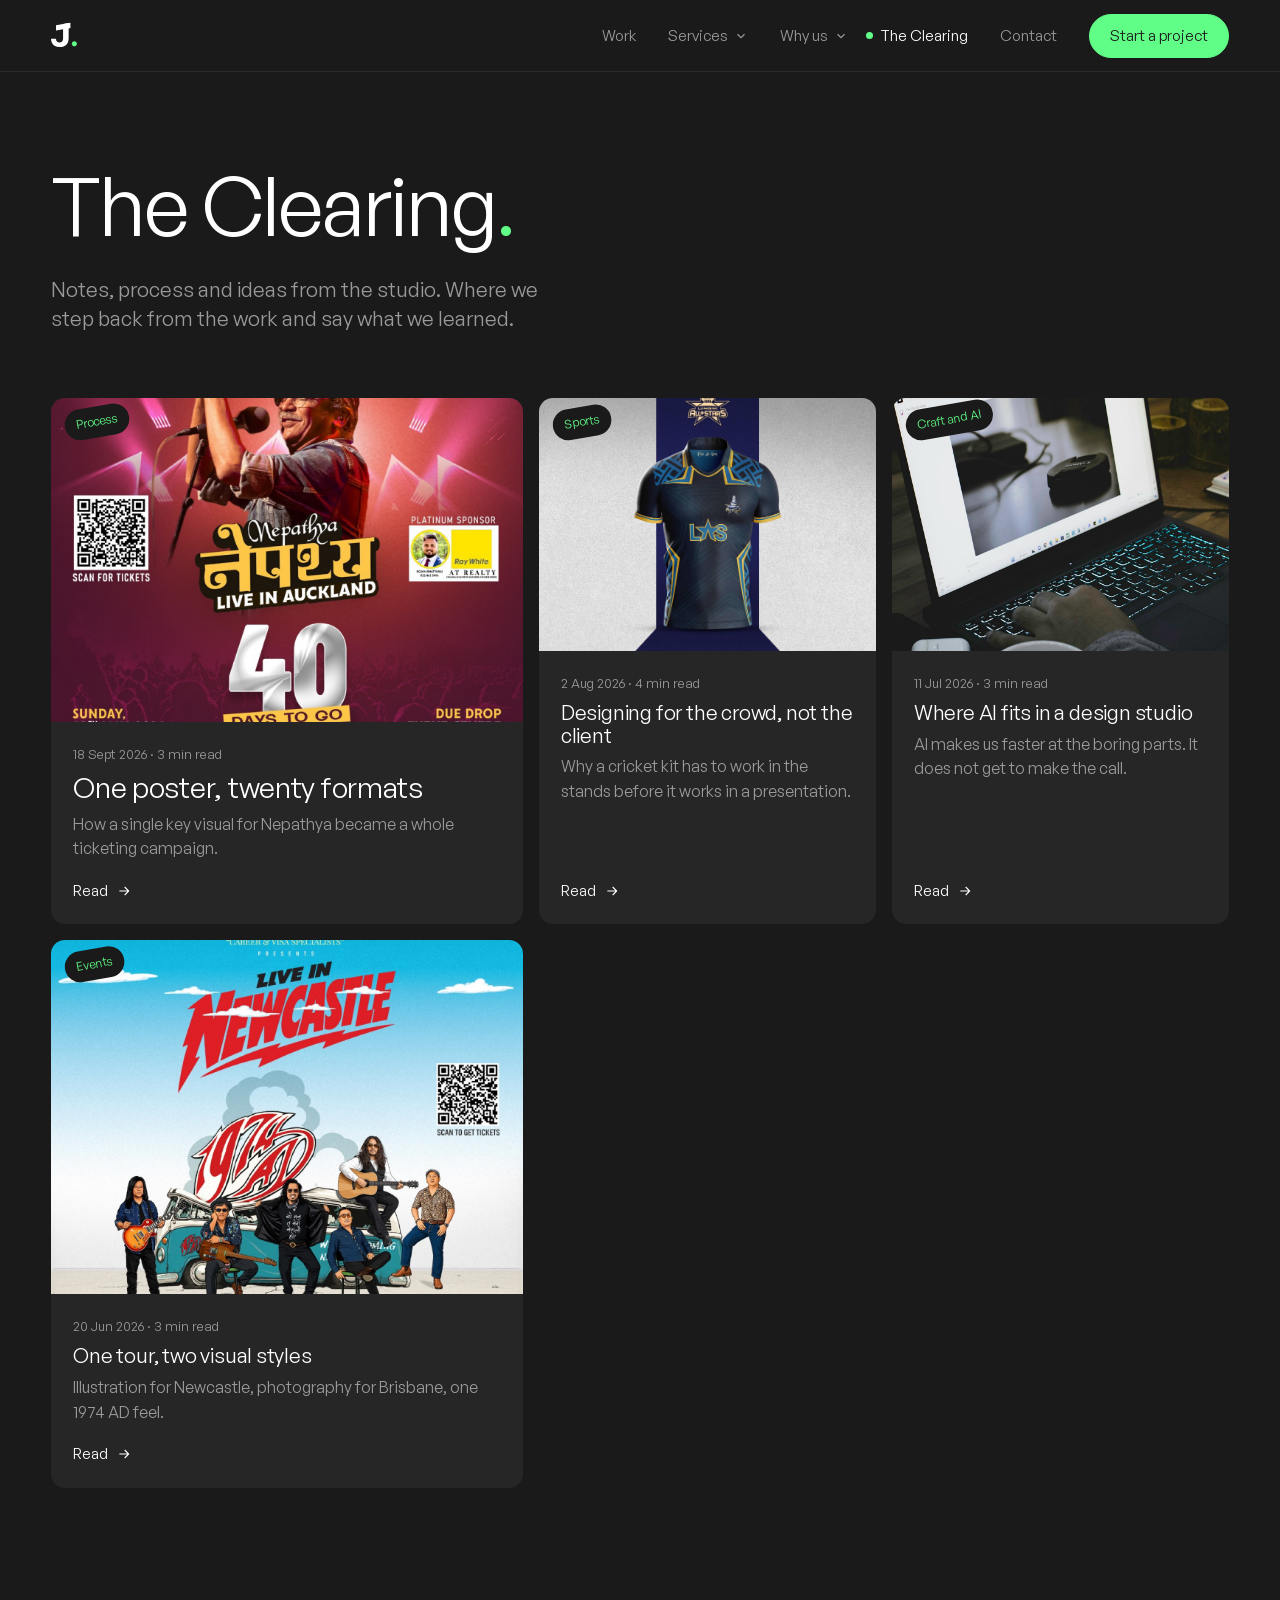
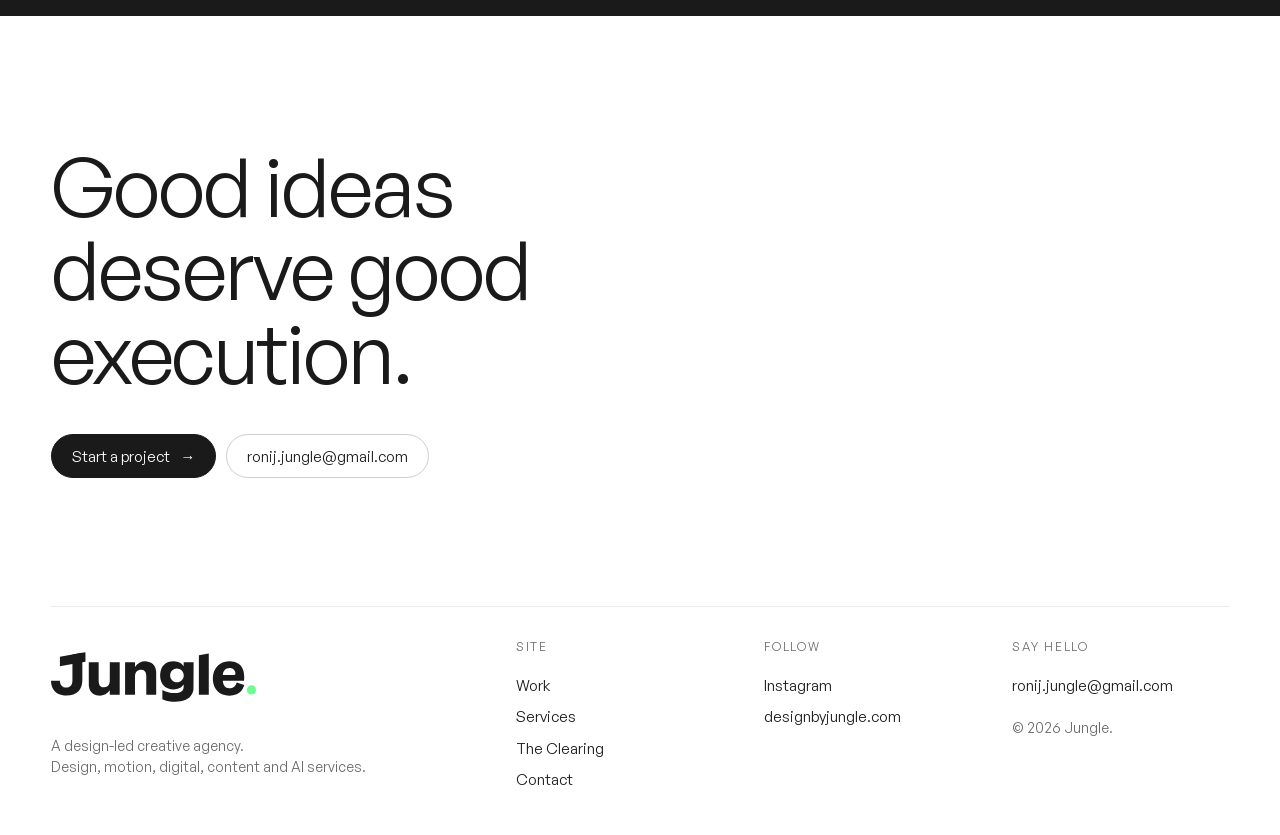
==== commit dce5cfa9: "Add files via upload" ====
--- a/clearing.html
+++ b/clearing.html
@@ -2,8 +2,7 @@
 <html lang="en"><head><meta charset="utf-8"><meta name="viewport" content="width=device-width,initial-scale=1">
 <meta name="theme-color" content="#1A1A1A">
 <link rel="icon" href="assets/j-mark.svg">
-<link rel="preload" href="assets/fonts/ApfelGrotezk-Regular.woff2" as="font" type="font/woff2" crossorigin>
-<link rel="preload" href="assets/fonts/Aileron-Regular.ttf" as="font" type="font/ttf" crossorigin>
+<link rel="preload" href="assets/fonts/GeneralSans-Variable.woff2" as="font" type="font/woff2" crossorigin>
 <link rel="stylesheet" href="assets/home.css?v=1791954760"><link rel="stylesheet" href="assets/style.css?v=1791955673">
 <title>The Clearing | Jungle.</title>
 <link rel="canonical" href="https://designbyjungle.com/clearing.html">
--- a/assets/home.css
+++ b/assets/home.css
@@ -62,7 +62,7 @@
 .vs h2{font-size:var(--t-head);max-width:16ch;margin-inline:auto}
 .vs-scroll{margin-top:clamp(48px,6vw,88px);overflow-x:auto;overflow-y:hidden;-webkit-overflow-scrolling:touch}
 .vs-t{width:100%;min-width:920px;border-collapse:separate;border-spacing:0 8px;text-align:left}
-.vs-t thead th{font:400 clamp(16px,1.3vw,20px)/1.2 "PP Agrandir Narrow",sans-serif;color:var(--smoke);text-align:center;padding:0 8px 16px;width:11%}
+.vs-t thead th{font:400 clamp(16px,1.3vw,20px)/1.2 "General Sans",sans-serif;color:var(--smoke);text-align:center;padding:0 8px 16px;width:11%}
 .vs-t thead th:first-child{width:34%}
 .vs-t td{padding:22px 8px;text-align:center;vertical-align:middle;border-top:1px solid #2c2c2c;transition:background .3s}
 .vs-t td:first-child{text-align:left;padding-left:24px}
@@ -71,7 +71,7 @@
 .vs-t .who{display:flex;gap:18px;align-items:center}
 .vs-t .ic{flex:none;width:56px;height:56px;border-radius:12px;display:grid;place-items:center;background:#262626;color:var(--smoke)}
 .vs-t .ic svg{width:26px;height:26px}
-.vs-t .who b{display:block;font:400 clamp(18px,1.4vw,22px)/1.2 "PP Agrandir",sans-serif;color:var(--paper)}
+.vs-t .who b{display:block;font:400 clamp(18px,1.4vw,22px)/1.2 "General Sans",sans-serif;color:var(--paper)}
 .vs-t .who p{color:var(--smoke);font-size:14px;line-height:1.5;margin-top:4px;max-width:40ch}
 .vs-t .us td{background:var(--green);color:var(--ink);border:0;padding-block:28px}
 .vs-t .us td:first-child{border-radius:var(--r) 0 0 var(--r)} .vs-t .us td:last-child{border-radius:0 var(--r) var(--r) 0}
@@ -95,7 +95,7 @@
 .flow{position:relative;display:grid;grid-template-columns:minmax(0,1.25fr) 160px minmax(0,1fr);align-items:center;gap:clamp(16px,2vw,40px);margin:clamp(48px,6vw,96px) 0 clamp(40px,4vw,64px);
   background:radial-gradient(60% 70% at 50% 50%,rgba(97,254,135,.30),transparent 70%)}
 .pills{list-style:none;display:flex;flex-wrap:wrap;gap:12px;position:relative;z-index:2}
-.pill{display:inline-flex;align-items:center;gap:12px;height:60px;padding:0 20px 0 20px;border-radius:14px;font:400 clamp(15px,1.15vw,18px)/1 Aileron,sans-serif;
+.pill{display:inline-flex;align-items:center;gap:12px;height:60px;padding:0 20px 0 20px;border-radius:14px;font:400 clamp(15px,1.15vw,18px)/1 "General Sans",sans-serif;
   opacity:0;transform:translateY(14px) scale(.96);transition:opacity .45s var(--ease),transform .45s var(--ease),box-shadow .3s;transition-delay:calc(var(--i) * 45ms);
   box-shadow:inset 0 0 0 1px rgba(26,26,26,.06)}
 .pill.t{padding-left:6px}
@@ -122,7 +122,7 @@
 .flow.in .team{transform:translate(-50%,-50%);opacity:1}
 .team .tp{display:block;width:var(--s);height:var(--s);border-radius:50%;overflow:hidden;background:var(--mist);box-shadow:0 0 0 3px var(--paper)}
 .team .tp img{width:100%;height:100%;object-fit:cover}
-.team b{margin-top:-14px;padding:7px 12px;border-radius:10px;font:400 14px/1 Aileron,sans-serif;white-space:nowrap;position:relative}
+.team b{margin-top:-14px;padding:7px 12px;border-radius:10px;font:400 14px/1 "General Sans",sans-serif;white-space:nowrap;position:relative}
 .team:hover .tp{transform:scale(1.06)} .team .tp{transition:transform .35s var(--ease)}
 @media(max-width:1000px){
   .flow{grid-template-columns:minmax(0,1fr);justify-items:center;text-align:left;background:radial-gradient(70% 40% at 50% 50%,rgba(97,254,135,.28),transparent 70%)}
@@ -145,7 +145,7 @@
 
 /* clients strip on Paper */
 .clients-strip{padding:clamp(56px,6vw,96px) 0}
-.cl-h{text-align:center;font:400 clamp(18px,1.6vw,24px)/1.3 "PP Agrandir",sans-serif;margin-bottom:32px;padding-inline:var(--gut)}
+.cl-h{text-align:center;font:400 clamp(18px,1.6vw,24px)/1.3 "General Sans",sans-serif;margin-bottom:32px;padding-inline:var(--gut)}
 .clients-strip .logos{border:0}
 .clients-strip .mark{color:var(--stone)} .clients-strip .mark:hover{color:var(--ink)}
 
@@ -153,7 +153,7 @@
 .split2{display:grid;grid-template-columns:minmax(0,1fr) minmax(0,1fr);gap:clamp(32px,5vw,96px);align-items:center}
 .split2.rev .s2-copy{order:2}
 .s2-copy h2{font-size:var(--t-head)}
-.s2-sub{font:400 clamp(20px,1.8vw,30px)/1.3 "PP Agrandir",sans-serif;letter-spacing:-.01em;margin:24px 0 18px;max-width:30ch}
+.s2-sub{font:400 clamp(20px,1.8vw,30px)/1.3 "General Sans",sans-serif;letter-spacing:-.01em;margin:24px 0 18px;max-width:30ch}
 .s2-copy .muted{max-width:52ch;margin-bottom:32px}
 .s2-media{position:relative;margin:0;aspect-ratio:4/4.4;border-radius:var(--r);overflow:hidden;background:var(--mist)}
 .split2.rev .s2-media{aspect-ratio:16/10}
@@ -188,7 +188,7 @@
 .story::after{content:"";position:absolute;inset:0;z-index:-1;background:linear-gradient(90deg,rgba(26,26,26,.88),rgba(26,26,26,.35) 70%)}
 .story:hover>img{transform:scale(1.05)}
 .story .tag{align-self:flex-start;border:1px solid rgba(255,255,255,.5);border-radius:99px;padding:6px 14px;font-size:12px;letter-spacing:.12em;text-transform:uppercase}
-.story q{display:block;font:400 clamp(20px,1.9vw,30px)/1.25 "PP Agrandir",sans-serif;max-width:22ch;margin-top:16px;quotes:none}
+.story q{display:block;font:400 clamp(20px,1.9vw,30px)/1.25 "General Sans",sans-serif;max-width:22ch;margin-top:16px;quotes:none}
 .story .go2{display:inline-flex;gap:8px;align-items:center;font-size:15px;transition:gap .3s var(--ease)}
 .story:hover .go2{gap:14px;color:var(--green)}
 
@@ -217,7 +217,7 @@
 .win:hover{background:var(--mist);border-color:var(--mist)}
 .win .who{display:flex;gap:12px;align-items:center}
 .win .who img{width:44px;height:44px;border-radius:50%;object-fit:cover}
-.win .who b{display:block;font-weight:400;font-family:"PP Agrandir",sans-serif;font-size:17px}
+.win .who b{display:block;font-weight:400;font-family:"General Sans",sans-serif;font-size:17px}
 .win .who span{color:var(--stone);font-size:13px}
 .win p{font-size:16px;line-height:1.5}
 .win .lnk{font-size:14px;color:var(--stone)}
@@ -234,7 +234,7 @@
 .bx-mist{background:var(--mist);color:var(--ink)} .bx-mist p{color:var(--stone)}
 .bx-foot{color:var(--smoke);max-width:36ch}
 .cmd{margin:auto 0;text-align:center}
-.cmd-hi{font:400 clamp(22px,2vw,30px)/1.2 "PP Agrandir",sans-serif;margin-bottom:20px}
+.cmd-hi{font:400 clamp(22px,2vw,30px)/1.2 "General Sans",sans-serif;margin-bottom:20px}
 .cmd-in{display:flex;align-items:center;gap:6px;background:var(--paper);color:var(--ink);border-radius:14px;padding:16px 14px 16px 18px;text-align:left;font-size:15px;min-height:62px}
 .cmd-in span{flex:1}
 .cmd-in b{flex:none;width:34px;height:34px;border-radius:50%;background:var(--green);display:grid;place-items:center;font-weight:400}
@@ -315,7 +315,7 @@
 .collage img{background:var(--paper);object-fit:contain;padding:10px;aspect-ratio:1}
 /* team block: big type + J. */
 .tl-type{display:grid;place-items:center;background:var(--ink);overflow:hidden}
-.tt{display:flex;flex-direction:column;align-items:center;font:400 clamp(44px,6vw,104px)/1 "PP Agrandir",sans-serif;letter-spacing:-.03em;color:#333}
+.tt{display:flex;flex-direction:column;align-items:center;font:400 clamp(44px,6vw,104px)/1 "General Sans",sans-serif;letter-spacing:-.03em;color:#333}
 .tt span{transition:color .3s}
 .tt span:hover{color:var(--paper)}
 .tt-j{position:absolute;right:8%;bottom:8%;width:clamp(56px,7vw,96px);display:flex;align-items:flex-end;gap:6%}
@@ -339,7 +339,7 @@
 .tt-j{display:none!important}
 
 /* animated scenes in the "Good people. Clear process." cards */
-.sc{position:relative;width:78%;max-width:340px;font:400 13px/1.2 Aileron,sans-serif}
+.sc{position:relative;width:78%;max-width:340px;font:400 13px/1.2 "General Sans",sans-serif}
 /* 1 flexible: segmented switch + resizing blocks */
 .seg{position:relative;display:grid;grid-template-columns:repeat(3,1fr);background:rgba(26,26,26,.1);border-radius:99px;padding:4px}
 .seg span{position:relative;z-index:1;text-align:center;padding:9px 0;color:var(--ink);transition:color .3s}
@@ -365,7 +365,7 @@
 .pin{position:absolute;top:66px;padding:5px 10px;border-radius:99px;background:#2b2b2b;color:var(--paper);font-size:12px}
 .pin-a{left:-6%} .pin-b{right:-10%;background:var(--green);color:var(--ink)}
 .avs{position:absolute;left:50%;bottom:0;transform:translateX(-50%);display:flex}
-.avs span{width:54px;height:54px;border-radius:50%;display:grid;place-items:center;margin-left:-12px;border:3px solid #1f1f1f;font:400 20px "PP Agrandir",sans-serif;
+.avs span{width:54px;height:54px;border-radius:50%;display:grid;place-items:center;margin-left:-12px;border:3px solid #1f1f1f;font:400 20px "General Sans",sans-serif;
   background:var(--green);color:var(--ink);animation:bob 2.4s ease-in-out infinite}
 .avs span:nth-child(2){background:var(--paper);animation-delay:.3s} .avs span:nth-child(3){background:#3a3a3a;color:var(--green);animation-delay:.6s}
 @keyframes bob{0%,100%{transform:translateY(0)}50%{transform:translateY(-6px)}}
--- a/assets/style.css
+++ b/assets/style.css
@@ -2,17 +2,11 @@
    Colour  Ink #1A1A1A leads (60) · Paper #FFF gives space (30) · Jungle Green #61FE87 is the spark (10)
            Smoke #9A9A9A = secondary text on Ink · Stone #6B6B6B = secondary on Paper · Mist #ECECEC = panels on Paper
            Green is never text, icons or thin lines on Paper (1.3:1).
-   Type    PP Agrandir Regular = headlines (lh 1.0-1.1) · Narrow = one voice line per layout · Text Bold = numbers
-           Aileron Regular = body, captions, labels, UI · Light = intro. No bold Aileron: emphasis is Agrandir Text Bold.
+   Type    General Sans (variable, upright only) · all text, labels and numbers · no italics
    Devices the 10° slant (panels, wipes) · the full stop ending every headline · one 10°-tilted sticker per layout
    Motion  ease out, settle fast, 0.3-0.6s · the dot lands with one bounce · type builds word by word
    ──────────────────────────────────────────────────────────────── */
-@font-face{font-family:"PP Agrandir";src:url(fonts/ApfelGrotezk-Regular.woff2) format("woff2");font-weight:400;font-display:swap}
-@font-face{font-family:"PP Agrandir";src:url(fonts/ApfelGrotezk-Mittel.woff2) format("woff2");font-weight:500;font-display:swap}
-@font-face{font-family:"PP Agrandir Narrow";src:url(fonts/Agrandir-Narrow.otf) format("opentype");font-weight:400;font-display:swap}
-@font-face{font-family:"PP Agrandir Text";src:url(fonts/Agrandir-TextBold.otf) format("opentype");font-weight:700;font-display:swap}
-@font-face{font-family:"Aileron";src:url(fonts/Aileron-Regular.ttf) format("truetype");font-weight:400;font-display:swap}
-@font-face{font-family:"Aileron";src:url(fonts/Aileron-Light.ttf) format("truetype");font-weight:300;font-display:swap}
+@font-face{font-family:"General Sans";src:url(fonts/GeneralSans-Variable.woff2) format("woff2");font-weight:200 700;font-style:normal;font-display:swap}
 
 :root{
   --ink:#1A1A1A; --paper:#FFFFFF; --green:#61FE87;
@@ -32,7 +26,7 @@
 }
 *{box-sizing:border-box;margin:0;padding:0}
 html{background:var(--ink);-webkit-text-size-adjust:100%;scroll-padding-top:96px;scrollbar-color:#3a3a3a var(--ink)}
-body{background:var(--ink);color:var(--paper);font:400 var(--t-body)/1.55 Aileron,system-ui,sans-serif;overflow-x:hidden;-webkit-font-smoothing:antialiased}
+body{background:var(--ink);color:var(--paper);font:400 var(--t-body)/1.55 "General Sans",system-ui,sans-serif;overflow-x:hidden;-webkit-font-smoothing:antialiased}
 a{color:inherit;text-decoration:none}
 img{max-width:100%;display:block}
 [hidden]{display:none!important}
@@ -41,12 +35,12 @@
 .inv :focus-visible,.cta :focus-visible{outline-color:var(--ink)}
 
 /* type roles */
-.x{font-family:"PP Agrandir",sans-serif;font-weight:400;line-height:1.04;letter-spacing:-.025em;text-wrap:balance}
-.w{font-family:"PP Agrandir",sans-serif;font-weight:400;line-height:1.1;letter-spacing:-.01em}
-.v,.out{font-family:"PP Agrandir Narrow",sans-serif;font-weight:400;line-height:1.1}
-.n{font-family:"PP Agrandir Text",sans-serif;font-weight:700;line-height:1;letter-spacing:-.02em;font-variant-numeric:tabular-nums}
-body[data-page="services"] :is(.x,.w),body[data-page="service"] :is(.x,.w){font-family:"PP Agrandir Narrow",sans-serif}
-.label{font:400 var(--t-label)/1.4 Aileron,sans-serif;letter-spacing:.14em;text-transform:uppercase}
+.x{font-family:"General Sans",sans-serif;font-weight:400;line-height:1.04;letter-spacing:-.025em;text-wrap:balance}
+.w{font-family:"General Sans",sans-serif;font-weight:400;line-height:1.1;letter-spacing:-.01em}
+.v,.out{font-family:"General Sans",sans-serif;font-weight:400;line-height:1.1}
+.n{font-family:"General Sans",sans-serif;font-weight:700;line-height:1;letter-spacing:-.02em;font-variant-numeric:tabular-nums}
+body[data-page="services"] :is(.x,.w),body[data-page="service"] :is(.x,.w){font-family:"General Sans",sans-serif}
+.label{font:400 var(--t-label)/1.4 "General Sans",sans-serif;letter-spacing:.14em;text-transform:uppercase}
 .lead{font-size:var(--t-lead);line-height:1.45;color:var(--smoke);max-width:46ch}
 .inv .lead{color:var(--stone)}
 .muted{color:var(--smoke)} .inv .muted{color:var(--stone)}
@@ -72,17 +66,17 @@
 
 /* the sticker: one per layout */
 .sticker{position:absolute;z-index:3;display:inline-block;padding:10px 18px;border-radius:99px;background:var(--ink);color:var(--green);
-  font:400 15px/1 Aileron,sans-serif;white-space:nowrap;transform:rotate(-10deg);box-shadow:0 10px 24px -10px rgba(0,0,0,.6)}
+  font:400 15px/1 "General Sans",sans-serif;white-space:nowrap;transform:rotate(-10deg);box-shadow:0 10px 24px -10px rgba(0,0,0,.6)}
 .sticker.g{background:var(--green);color:var(--ink)}
 
 /* buttons */
 .btn{display:inline-flex;align-items:center;gap:12px;height:56px;padding:0 28px;border:0;border-radius:99px;background:var(--green);color:var(--ink);
-  font:400 16px/1 Aileron,sans-serif;cursor:pointer;white-space:nowrap;transition:transform .3s var(--ease),gap .3s var(--ease)}
+  font:400 16px/1 "General Sans",sans-serif;cursor:pointer;white-space:nowrap;transition:transform .3s var(--ease),gap .3s var(--ease)}
 .btn:hover{gap:20px}
 .btn:active{transform:scale(.97)}
 .inv .btn{background:var(--ink);color:var(--paper)}
 .chip{position:relative;display:inline-flex;align-items:center;gap:6px;height:44px;padding:0 20px;border:1px solid #444;border-radius:99px;background:none;color:inherit;
-  font:400 15px/1 Aileron,sans-serif;cursor:pointer;white-space:nowrap;transition:background .3s var(--ease),color .3s var(--ease),border-color .3s}
+  font:400 15px/1 "General Sans",sans-serif;cursor:pointer;white-space:nowrap;transition:background .3s var(--ease),color .3s var(--ease),border-color .3s}
 .chip:hover{border-color:var(--paper)}
 .chip.on{background:var(--paper);color:var(--ink);border-color:var(--paper)}
 .inv .chip{border-color:#d4d4d4} .inv .chip:hover{border-color:var(--ink)} .inv .chip.on{background:var(--ink);color:var(--paper);border-color:var(--ink)}
@@ -112,13 +106,13 @@
 nav .links a.cur::before{content:"";position:absolute;left:-12px;top:50%;width:6px;height:6px;margin-top:-3px;border-radius:50%;background:var(--green)}
 nav .links .btn{height:44px;padding:0 20px;font-size:15px;color:var(--ink)}
 nav .links .btn::before{display:none}
-nav .menu{display:none;background:none;border:0;color:var(--paper);font:400 15px Aileron,sans-serif;cursor:pointer;height:44px;padding:0 4px}
+nav .menu{display:none;background:none;border:0;color:var(--paper);font:400 15px "General Sans",sans-serif;cursor:pointer;height:44px;padding:0 4px}
 @media(max-width:760px){
   nav .links{position:fixed;top:72px;left:0;right:0;height:calc(100dvh - 72px);flex-direction:column;align-items:flex-start;justify-content:flex-start;gap:4px;padding:32px var(--gut);background:var(--ink);
     transform:translateY(-120%);visibility:hidden;transition:transform .5s var(--ease),visibility 0s .5s}
-  nav .links a{font:400 clamp(40px,12vw,56px)/1.15 "PP Agrandir",sans-serif;color:var(--paper)}
+  nav .links a{font:400 clamp(40px,12vw,56px)/1.15 "General Sans",sans-serif;color:var(--paper)}
   nav .links a.cur::before{display:none}
-  nav .links .btn{margin-top:24px;font:400 16px Aileron,sans-serif;height:56px}
+  nav .links .btn{margin-top:24px;font:400 16px "General Sans",sans-serif;height:56px}
   nav.open .links{transform:none;visibility:visible;transition:transform .5s var(--ease)}
   nav .menu{display:block}
 }
@@ -143,7 +137,7 @@
 .card .meta .n{font-size:15px;color:var(--smoke)}
 /* slant wipe on hover: a green panel rises along 10° */
 .card .thumb::after{content:"View project";position:absolute;inset:auto 0 0 0;height:72px;display:flex;align-items:flex-end;padding:0 20px 18px;
-  background:var(--green);color:var(--ink);font:400 15px Aileron,sans-serif;clip-path:polygon(0 100%,100% 100%,100% 100%,0 100%);transition:clip-path .45s var(--ease)}
+  background:var(--green);color:var(--ink);font:400 15px "General Sans",sans-serif;clip-path:polygon(0 100%,100% 100%,100% 100%,0 100%);transition:clip-path .45s var(--ease)}
 .card:hover .thumb::after,.card:focus-visible .thumb::after{clip-path:polygon(0 26px,100% 0,100% 100%,0 100%)}
 
 /* list view */
@@ -162,14 +156,14 @@
 /* artwork: real images, or typographic placeholders in brand colours */
 .art{position:absolute;inset:0;overflow:hidden}
 .art img{width:100%;height:100%;object-fit:cover;object-position:center top}
-.art b{font-family:"PP Agrandir",sans-serif;font-weight:400;letter-spacing:-.03em;line-height:.92}
+.art b{font-family:"General Sans",sans-serif;font-weight:400;letter-spacing:-.03em;line-height:.92}
 .a1,.a4,.a7{background:var(--paper);color:var(--ink)} .a2,.a5,.a8{background:var(--ink-2);color:var(--paper)} .a3,.a6,.a9{background:var(--green);color:var(--ink)}
 .art[class*=" a"] b{position:absolute;left:8%;bottom:8%;right:8%;font-size:clamp(40px,5vw,88px)}
 .a6 b{white-space:nowrap;font-size:clamp(32px,3.4vw,56px)!important;overflow:hidden}
 .a6 .out{font-family:inherit}
 
 /* statement */
-.say{font:400 clamp(28px,3.6vw,60px)/1.12 "PP Agrandir",sans-serif;letter-spacing:-.02em;max-width:24ch;text-wrap:balance}
+.say{font:400 clamp(28px,3.6vw,60px)/1.12 "General Sans",sans-serif;letter-spacing:-.02em;max-width:24ch;text-wrap:balance}
 
 /* two-col blocks */
 .split{display:grid;grid-template-columns:minmax(0,1fr) minmax(0,2fr);gap:48px;padding-block:48px}
@@ -196,7 +190,7 @@
 /* FAQ */
 details{border-top:1px solid var(--mist);padding:24px 0}
 details:last-child{border-bottom:1px solid var(--mist)}
-summary{list-style:none;display:flex;justify-content:space-between;gap:24px;cursor:pointer;font:400 clamp(20px,1.8vw,30px)/1.2 "PP Agrandir",sans-serif;letter-spacing:-.01em}
+summary{list-style:none;display:flex;justify-content:space-between;gap:24px;cursor:pointer;font:400 clamp(20px,1.8vw,30px)/1.2 "General Sans",sans-serif;letter-spacing:-.01em}
 summary::-webkit-details-marker{display:none}
 summary::after{content:"";flex:none;width:18px;height:18px;margin-top:.25em;background:linear-gradient(currentColor,currentColor) center/100% 2px no-repeat,linear-gradient(currentColor,currentColor) center/2px 100% no-repeat;transition:transform .35s var(--ease)}
 details[open] summary::after{transform:rotate(45deg)}
@@ -210,7 +204,7 @@
 .facts{display:grid;grid-template-columns:repeat(4,1fr);gap:24px;padding:40px var(--gut);font-size:15px}
 .facts span{display:block;margin-bottom:8px;color:var(--smoke)}
 @media(max-width:760px){.facts{grid-template-columns:1fr 1fr}}
-.quote{font:400 clamp(24px,2.8vw,44px)/1.18 "PP Agrandir",sans-serif;letter-spacing:-.015em;max-width:30ch;text-wrap:pretty}
+.quote{font:400 clamp(24px,2.8vw,44px)/1.18 "General Sans",sans-serif;letter-spacing:-.015em;max-width:30ch;text-wrap:pretty}
 .idea{font-size:var(--t-lead);line-height:1.45;max-width:52ch}
 .gallery{display:grid;grid-template-columns:repeat(12,1fr);gap:12px;padding:0 var(--gut)}
 .gallery .g{position:relative;overflow:hidden;border-radius:var(--r)}
@@ -233,7 +227,7 @@
 /* form */
 form{display:grid;gap:40px;max-width:1100px}
 .field label,.field>.label{display:block;margin-bottom:10px;color:var(--stone)}
-.field input,.field textarea,.field select{width:100%;background:none;border:0;border-bottom:1px solid #cfcfcf;color:var(--ink);font:400 clamp(20px,1.8vw,28px)/1.3 Aileron,sans-serif;padding:10px 0;outline:none;border-radius:0;transition:border-color .3s}
+.field input,.field textarea,.field select{width:100%;background:none;border:0;border-bottom:1px solid #cfcfcf;color:var(--ink);font:400 clamp(20px,1.8vw,28px)/1.3 "General Sans",sans-serif;padding:10px 0;outline:none;border-radius:0;transition:border-color .3s}
 .field input:focus,.field textarea:focus,.field select:focus{border-color:var(--ink)}
 .field textarea{min-height:140px;resize:vertical}
 .field input::placeholder,.field textarea::placeholder{color:#8a8a8a}
@@ -246,7 +240,7 @@
 
 /* footer */
 .cta{background:var(--paper);color:var(--ink);padding:clamp(88px,10vw,160px) var(--gut) 40px}
-.cta-line{font:400 var(--t-title)/1.02 "PP Agrandir",sans-serif;letter-spacing:-.025em;max-width:13ch;text-wrap:balance}
+.cta-line{font:400 var(--t-title)/1.02 "General Sans",sans-serif;letter-spacing:-.025em;max-width:13ch;text-wrap:balance}
 .cta-row{display:flex;gap:16px;flex-wrap:wrap;align-items:center;margin-top:40px}
 .cta .btn{background:var(--ink);color:var(--paper)}
 .cta .chip{border-color:#d4d4d4} .cta .chip:hover{border-color:var(--ink)}
@@ -301,7 +295,7 @@
   opacity:0;visibility:hidden;transform:translateY(-8px);transition:opacity .3s var(--ease),transform .3s var(--ease),visibility 0s .3s;max-height:calc(100dvh - 72px);overflow:auto}
 .has-mega.open .mega{opacity:1;visibility:visible;transform:none;transition:opacity .3s var(--ease),transform .3s var(--ease)}
 .mega-in{display:grid;grid-template-columns:repeat(3,1fr);gap:clamp(24px,3vw,56px);padding:32px var(--gut) 40px;max-width:1600px;margin:0 auto}
-.mh{display:inline-flex;align-items:center;gap:8px;padding:9px 16px;border-radius:10px;font:400 17px/1 "PP Agrandir",sans-serif;margin-bottom:14px;transition:transform .3s var(--ease)}
+.mh{display:inline-flex;align-items:center;gap:8px;padding:9px 16px;border-radius:10px;font:400 17px/1 "General Sans",sans-serif;margin-bottom:14px;transition:transform .3s var(--ease)}
 .mh:hover{transform:translateY(-2px)}
 .mh-g{background:var(--green);color:var(--ink)} .mh-i{background:var(--ink);color:var(--green)} .mh-m{background:#262626;color:var(--paper)} .mh-p{background:var(--mist);color:var(--ink)}
 .mcol ul{list-style:none;margin-bottom:28px}
@@ -322,7 +316,7 @@
 nav.mega-open{background:var(--ink)}
 @media(max-width:760px){
   .has-mega{width:100%}
-  nav .links .mega-btn{font:400 clamp(40px,12vw,56px)/1.15 "PP Agrandir",sans-serif;color:var(--paper)}
+  nav .links .mega-btn{font:400 clamp(40px,12vw,56px)/1.15 "General Sans",sans-serif;color:var(--paper)}
   .mega-btn svg{width:28px;height:28px}
   .mega{position:static;max-height:0;opacity:1;visibility:visible;transform:none;box-shadow:none;border:0;background:none;color:var(--paper);overflow:hidden;transition:max-height .5s var(--ease)}
   .has-mega.open .mega{max-height:2000px}
@@ -392,7 +386,7 @@
 .reel span:hover img{transform:scale(1.08)}
 .reel .r0{grid-row:span 2} .reel .r3{grid-column:span 2}
 @keyframes rin{from{opacity:0;transform:scale(.94)}}
-.wk-state{max-width:34ch;margin:clamp(64px,8vw,120px) auto;text-align:center;font:400 clamp(22px,2.4vw,38px)/1.25 "PP Agrandir",sans-serif;letter-spacing:-.015em}
+.wk-state{max-width:34ch;margin:clamp(64px,8vw,120px) auto;text-align:center;font:400 clamp(22px,2.4vw,38px)/1.25 "General Sans",sans-serif;letter-spacing:-.015em}
 .wk-trust{text-align:center;color:var(--stone)}
 body[data-page=work] .logos{padding:28px 0 clamp(56px,7vw,96px);mask-image:linear-gradient(90deg,transparent,#000 10%,#000 90%,transparent);-webkit-mask-image:linear-gradient(90deg,transparent,#000 10%,#000 90%,transparent);overflow:hidden}
 body[data-page=work] .logo-track{display:flex;gap:40px;width:max-content;animation:slide 40s linear infinite}
@@ -405,7 +399,7 @@
 .tile2::after{content:"";position:absolute;inset:0;z-index:-1;background:linear-gradient(transparent 55%,rgba(10,10,10,.75))}
 .t2-cap{position:absolute;left:clamp(20px,3vw,44px);bottom:clamp(20px,3vw,40px);right:20px}
 .t2-cap h2{font-size:clamp(26px,3vw,52px);display:flex;align-items:center;gap:12px}
-.t2-cap h2 span{font-family:Aileron,sans-serif;font-size:.6em;transition:transform .4s var(--bounce)}
+.t2-cap h2 span{font-family:"General Sans",sans-serif;font-size:.6em;transition:transform .4s var(--bounce)}
 .tile2:hover .t2-cap h2 span{transform:rotate(90deg);color:var(--green)}
 .t2-cap p{font-size:14px;opacity:.85;margin-top:8px}
 @media(max-width:760px){.tiles{grid-template-columns:1fr}.reel{grid-template-columns:repeat(3,1fr);height:52vh}.reel .r3{grid-column:auto}.reel span:nth-child(n+7){display:none}}
@@ -483,8 +477,8 @@
    .btn        primary   : filled. Green on Ink · Ink on Paper/Green
    .btn.btn-2  secondary : outline in the surface's text colour
    .chip                 : filters and tags only (never a call to action)
-   One size everywhere: 44px tall, 20px sides, 15px Aileron.            */
-.btn,.btn-2,nav .links .btn{height:44px!important;padding:0 20px!important;gap:10px!important;font:400 15px/1 Aileron,sans-serif!important;border-radius:99px!important;white-space:nowrap}
+   One size everywhere: 44px tall, 20px sides, 15px General Sans.            */
+.btn,.btn-2,nav .links .btn{height:44px!important;padding:0 20px!important;gap:10px!important;font:400 15px/1 "General Sans",sans-serif!important;border-radius:99px!important;white-space:nowrap}
 .btn:hover{gap:16px!important}
 .btn{background:var(--green);color:var(--ink);border:1px solid var(--green)}
 .inv .btn,.cta .btn,.on-green .btn,body[data-page=work] .wk-top .btn{background:var(--ink);color:var(--paper);border-color:var(--ink)}
@@ -498,3 +492,6 @@
 .chip{height:38px;padding:0 16px;font-size:14px}
 .sr-btn{width:44px!important;height:44px!important}
 @media(max-width:760px){nav .links .btn{height:48px!important}}
+
+/* no italics anywhere */
+*,*::before,*::after{font-style:normal!important;font-synthesis-style:none}
